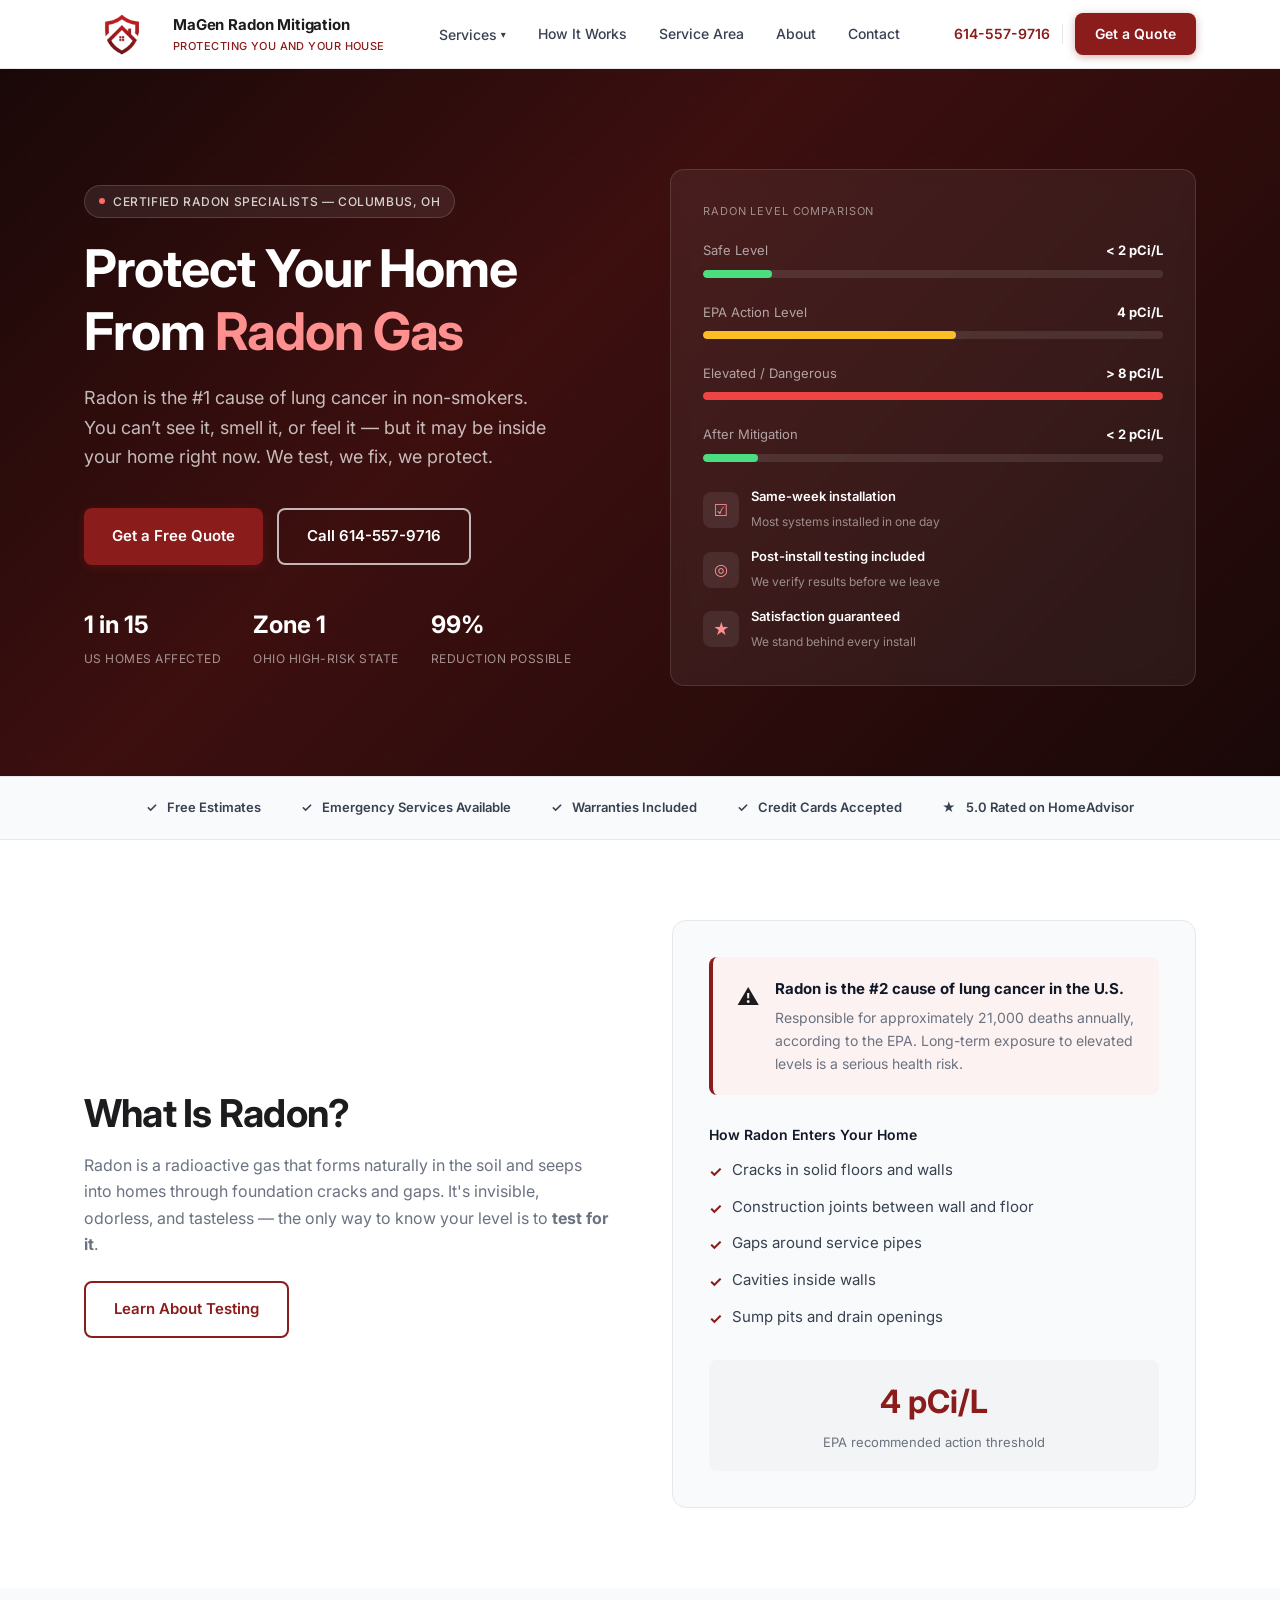
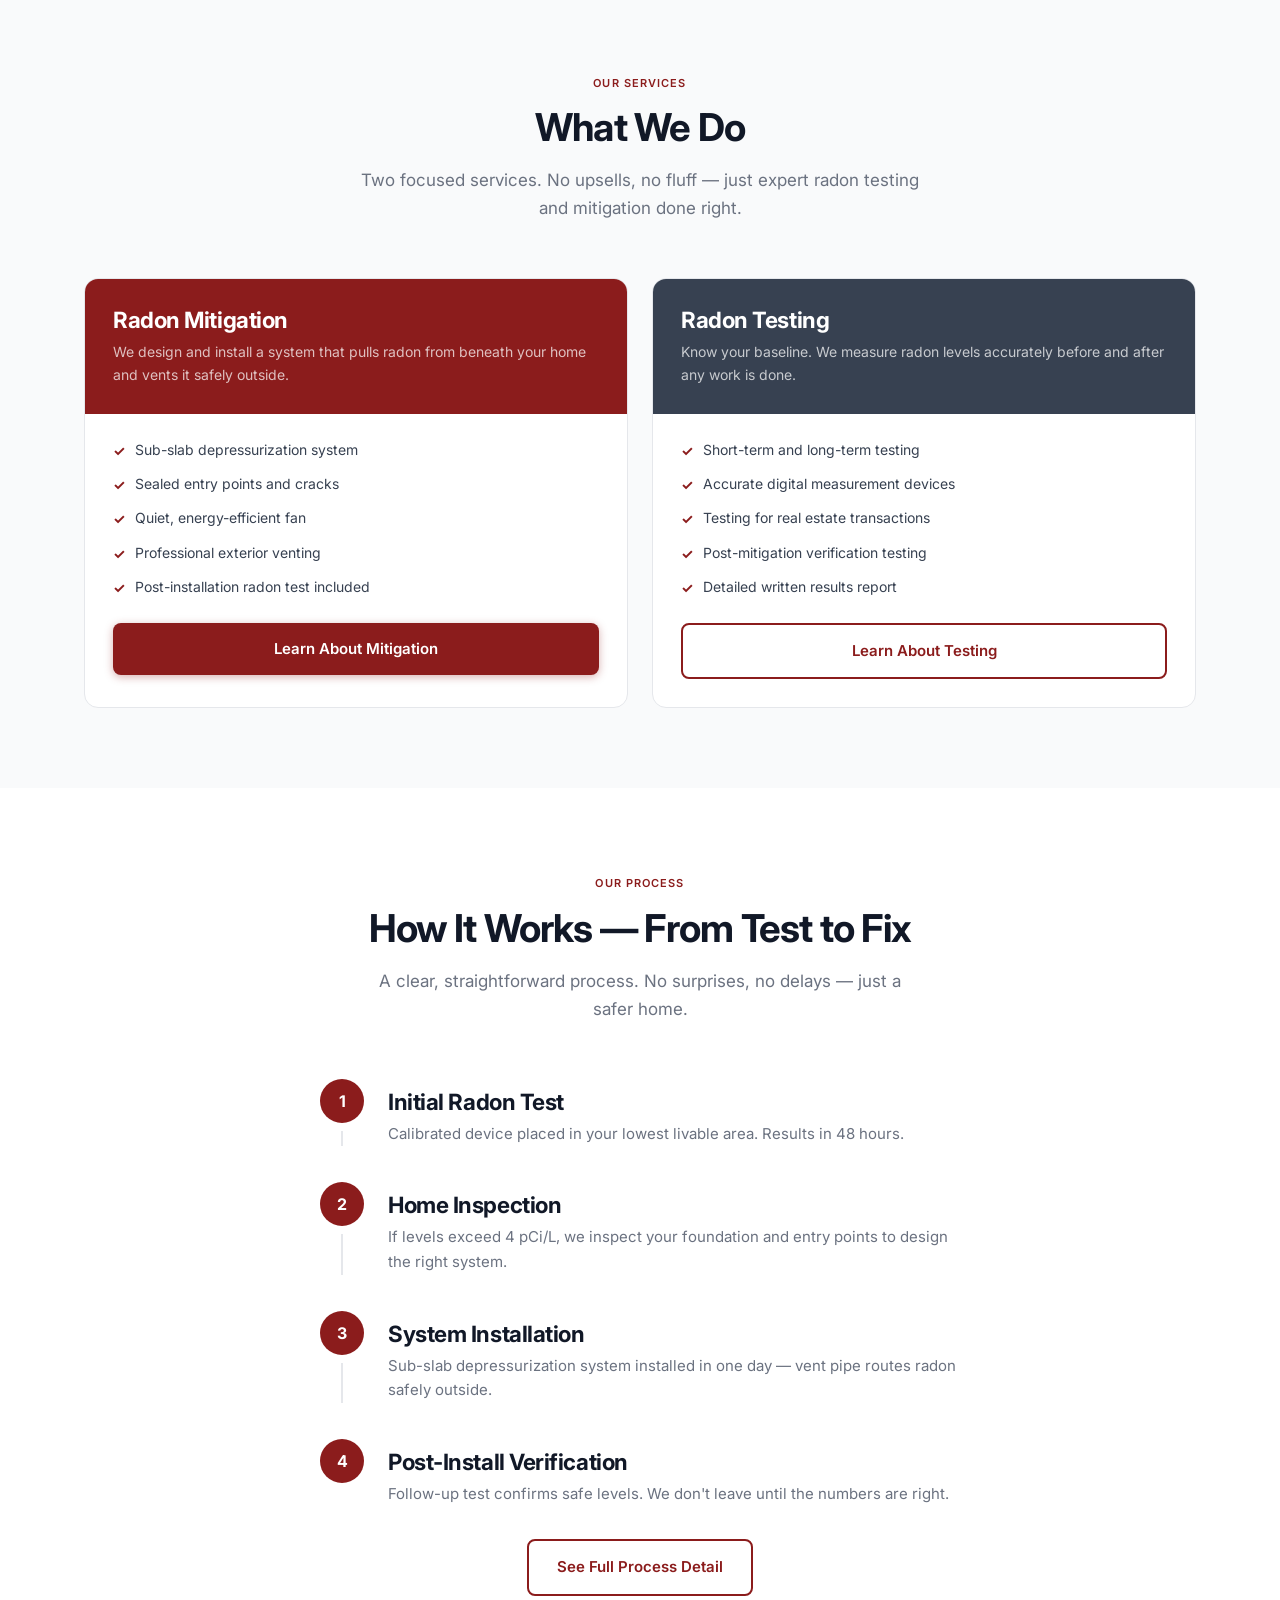
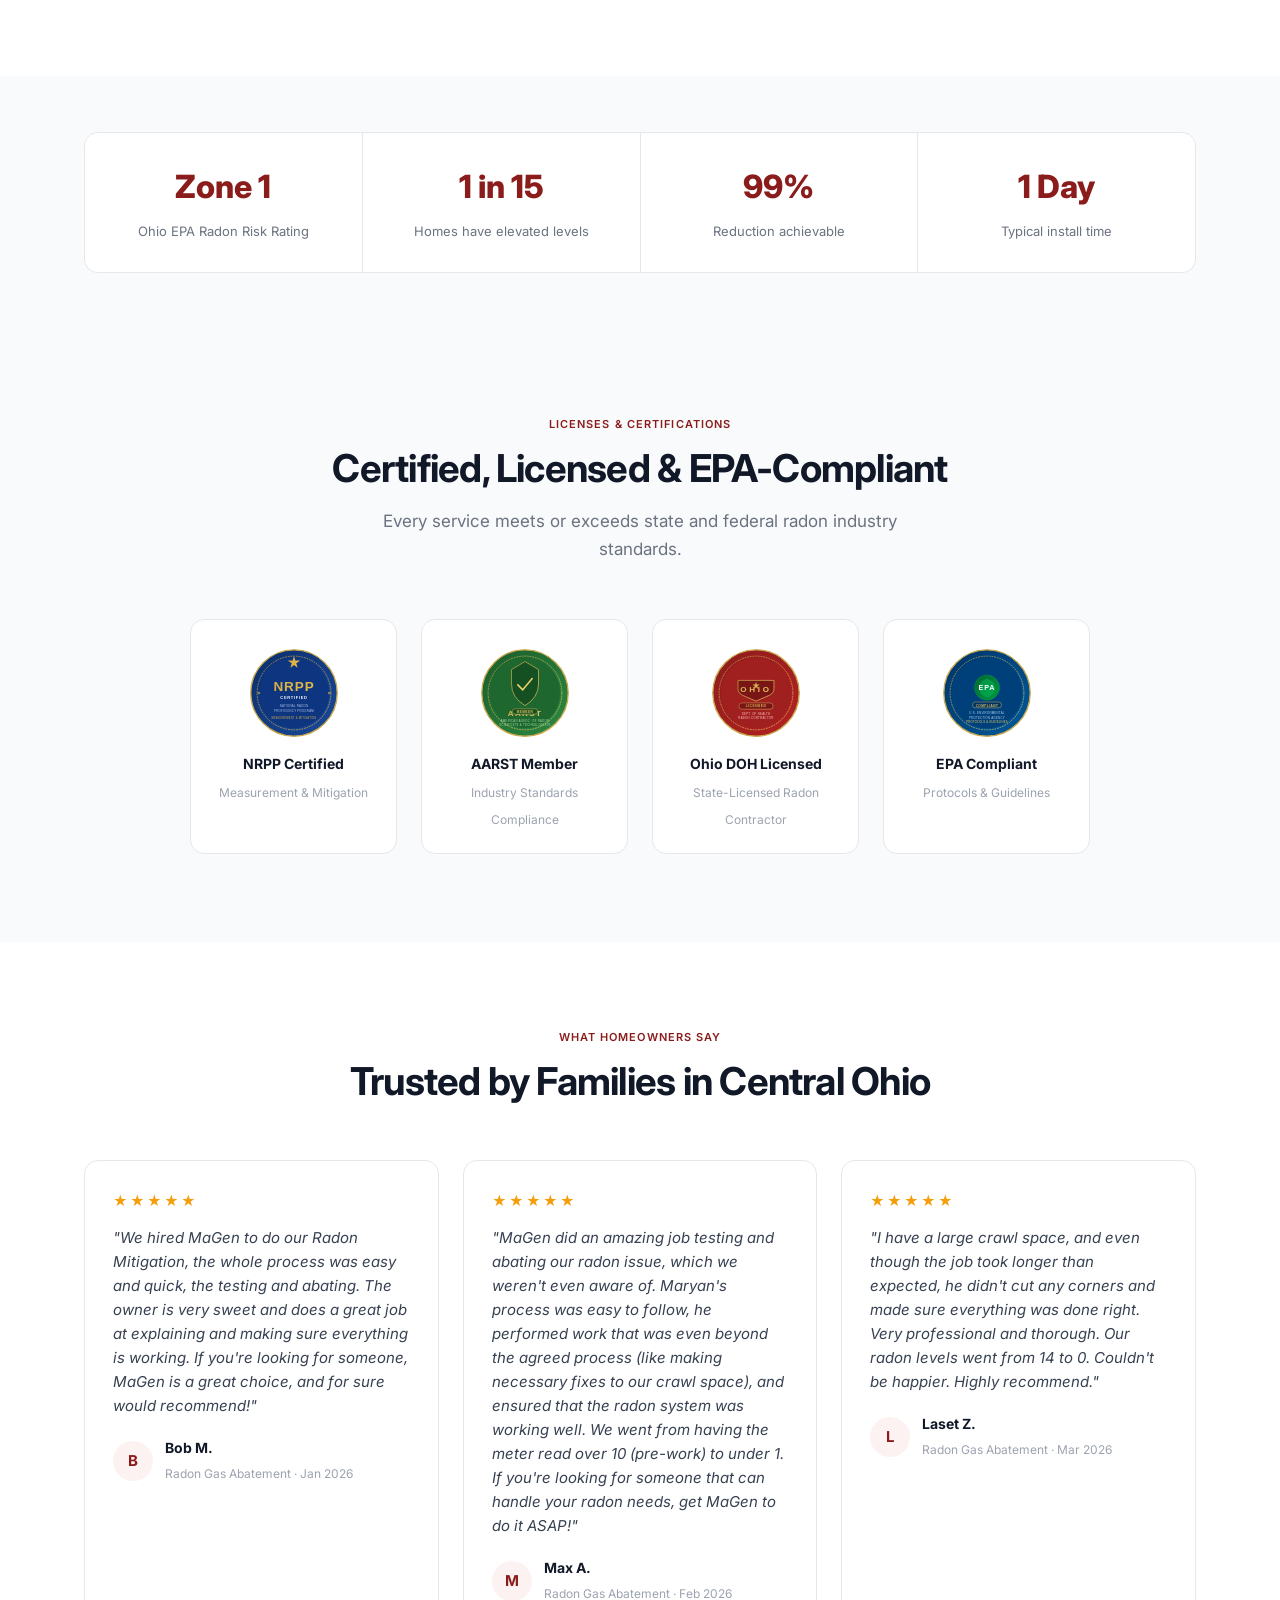
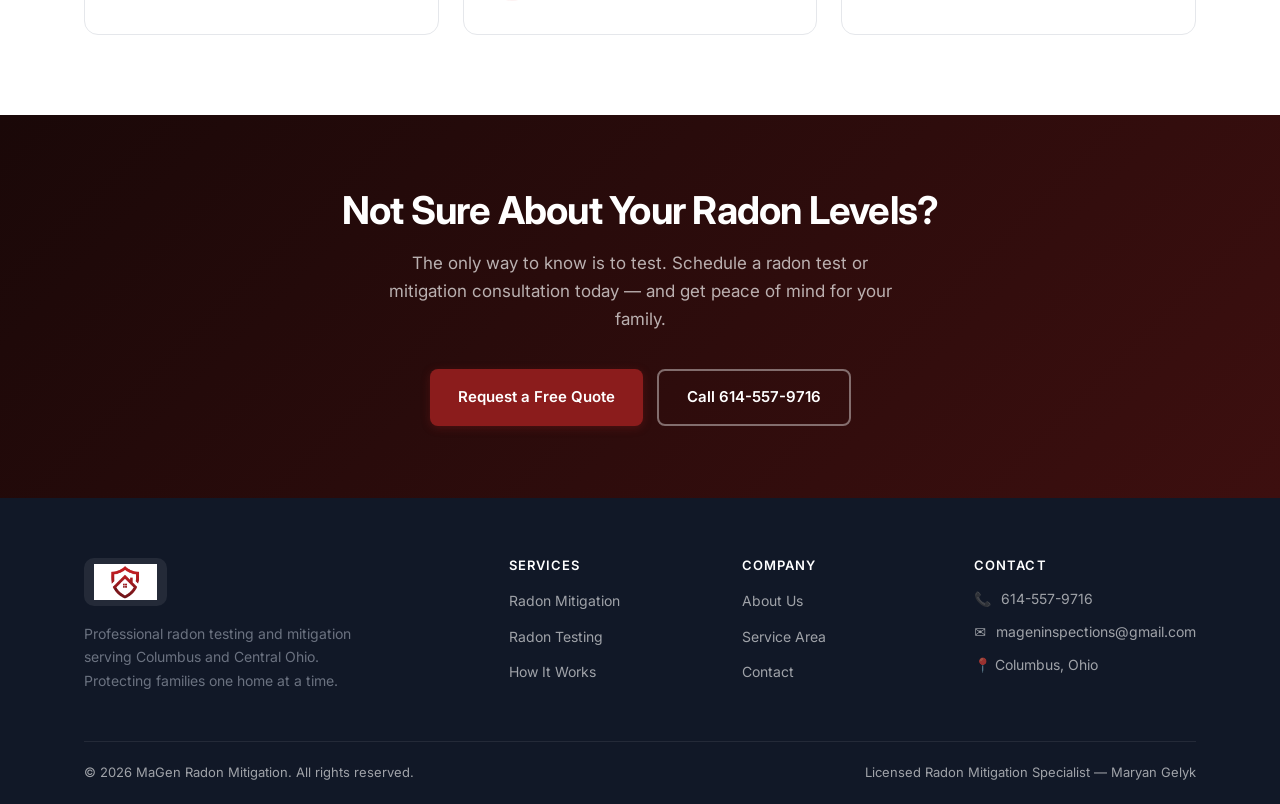
==== index.html @ 3cd20255 "Initial website launch" ====
<!DOCTYPE html>
<html lang="en">
<head>
  <meta charset="UTF-8" />
  <meta name="viewport" content="width=device-width, initial-scale=1.0" />
  <title>MaGen Radon Mitigation — Protect Your Home | Columbus, OH</title>
  <meta name="description" content="Professional radon testing and mitigation in Columbus, Ohio. Certified, experienced, and trusted. Get a free quote from MaGen Radon Mitigation today." />
  <link rel="preconnect" href="https://fonts.googleapis.com" />
  <link rel="preconnect" href="https://fonts.gstatic.com" crossorigin />
  <link href="https://fonts.googleapis.com/css2?family=Inter:wght@400;500;600;700;800&display=swap" rel="stylesheet" />
  <link rel="icon" type="image/svg+xml" href="images/favicon.svg" />
  <!-- Google tag (gtag.js) -->
  <script async src="https://www.googletagmanager.com/gtag/js?id=G-0HPYDXCKEK"></script>
  <script>
    window.dataLayer = window.dataLayer || [];
    function gtag(){dataLayer.push(arguments);}
    gtag("js", new Date());
    gtag("config", "G-0HPYDXCKEK");
  </script>
  <link rel="stylesheet" href="styles.css" />
</head>
<body>

<!-- ===== NAV ===== -->
<nav class="nav">
  <div class="container">
    <div class="nav-inner">
      <a href="index.html" class="nav-logo">
        <img src="images/logo.svg" alt="MaGen Radon Mitigation Logo" />
        <div class="nav-logo-text">
          <span class="nav-logo-name">MaGen Radon Mitigation</span>
          <span class="nav-logo-tagline">Protecting You and Your House</span>
        </div>
      </a>
      <div class="nav-links">
        <div class="nav-dropdown">
          <button class="nav-dropdown-btn">Services <span class="nav-dropdown-arrow">▾</span></button>
          <div class="nav-dropdown-menu">
            <a href="mitigation.html">Radon Mitigation</a>
            <a href="testing.html">Radon Testing</a>
          </div>
        </div>
        <a href="how-it-works.html">How It Works</a>
        <a href="service-area.html">Service Area</a>
        <a href="about.html">About</a>
        <a href="contact.html">Contact</a>
      </div>
      <div class="nav-cta">
        <a href="tel:6145579716" class="nav-phone">614-557-9716</a>
        <span class="nav-sep"></span>
        <a href="contact.html" class="btn btn-primary nav-btn">Get a Quote</a>
      </div>
      <button class="nav-toggle" aria-label="Open menu">
        <span></span><span></span><span></span>
      </button>
    </div>
    <nav class="nav-mobile">
      <div class="nav-mobile-group">Services</div>
      <a href="mitigation.html" class="nav-mobile-sub">Radon Mitigation</a>
      <a href="testing.html" class="nav-mobile-sub">Radon Testing</a>
      <a href="how-it-works.html">How It Works</a>
      <a href="service-area.html">Service Area</a>
      <a href="about.html">About</a>
      <a href="contact.html">Contact</a>
      <div class="nav-mobile-cta">
        <a href="tel:6145579716" class="btn btn-primary">Call 614-557-9716</a>
        <a href="contact.html" class="btn btn-outline-dark">Request a Quote</a>
      </div>
    </nav>
  </div>
</nav>

<!-- ===== HERO ===== -->
<section class="hero">
  <div class="container">
    <div class="hero-grid">
      <div class="hero-text">
        <div class="hero-badge"><span></span>Certified Radon Specialists — Columbus, OH</div>
        <h1>Protect Your Home From <em>Radon Gas</em></h1>
        <p>Radon is the #1 cause of lung cancer in non-smokers. You can't see it, smell it, or feel it — but it may be inside your home right now. We test, we fix, we protect.</p>
        <div class="hero-actions">
          <a href="contact.html" class="btn btn-primary">Get a Free Quote</a>
          <a href="tel:6145579716" class="btn btn-outline">Call 614-557-9716</a>
        </div>
        <div class="hero-stats">
          <div class="hero-stat"><strong>1 in 15</strong><span>US Homes Affected</span></div>
          <div class="hero-stat"><strong>Zone 1</strong><span>Ohio High-Risk State</span></div>
          <div class="hero-stat"><strong>99%</strong><span>Reduction Possible</span></div>
        </div>
      </div>
      <div class="hero-visual">
        <div class="hero-card">
          <div class="hero-card-title">Radon Level Comparison</div>
          <div class="radon-level">
            <div class="radon-level-label"><span>Safe Level</span><strong>&lt; 2 pCi/L</strong></div>
            <div class="radon-bar"><div class="radon-bar-fill safe"></div></div>
          </div>
          <div class="radon-level">
            <div class="radon-level-label"><span>EPA Action Level</span><strong>4 pCi/L</strong></div>
            <div class="radon-bar"><div class="radon-bar-fill warn"></div></div>
          </div>
          <div class="radon-level">
            <div class="radon-level-label"><span>Elevated / Dangerous</span><strong>&gt; 8 pCi/L</strong></div>
            <div class="radon-bar"><div class="radon-bar-fill danger"></div></div>
          </div>
          <div class="radon-level">
            <div class="radon-level-label"><span>After Mitigation</span><strong>&lt; 2 pCi/L</strong></div>
            <div class="radon-bar"><div class="radon-bar-fill after"></div></div>
          </div>
          <div class="hero-card-info" style="margin-top:20px;">
            <div class="hero-info-row">
              <div class="hero-info-icon">☑</div>
              <div class="hero-info-text"><strong>Same-week installation</strong><span>Most systems installed in one day</span></div>
            </div>
            <div class="hero-info-row">
              <div class="hero-info-icon">◎</div>
              <div class="hero-info-text"><strong>Post-install testing included</strong><span>We verify results before we leave</span></div>
            </div>
            <div class="hero-info-row">
              <div class="hero-info-icon">★</div>
              <div class="hero-info-text"><strong>Satisfaction guaranteed</strong><span>We stand behind every install</span></div>
            </div>
          </div>
        </div>
      </div>
    </div>
  </div>
</section>

<!-- ===== TRUST BAR ===== -->
<div class="trust-bar">
  <div class="container">
    <div class="trust-bar-inner">
      <div class="trust-item"><span class="trust-item-icon">✓</span><span>Free Estimates</span></div>
      <div class="trust-item"><span class="trust-item-icon">✓</span><span>Emergency Services Available</span></div>
      <div class="trust-item"><span class="trust-item-icon">✓</span><span>Warranties Included</span></div>
      <div class="trust-item"><span class="trust-item-icon">✓</span><span>Credit Cards Accepted</span></div>
      <div class="trust-item"><span class="trust-item-icon">★</span><span>5.0 Rated on HomeAdvisor</span></div>
    </div>
  </div>
</div>

<!-- ===== WHAT IS RADON ===== -->
<section class="section">
  <div class="container">
    <div class="split">
      <div class="split-text fade-in">
        <h2>What Is Radon?</h2>
        <p>Radon is a radioactive gas that forms naturally in the soil and seeps into homes through foundation cracks and gaps. It's invisible, odorless, and tasteless — the only way to know your level is to <strong>test for it</strong>.</p>
        <a href="testing.html" class="btn btn-outline-dark">Learn About Testing</a>
      </div>
      <div class="split-visual fade-in">
        <div class="alert-box">
          <div class="alert-box-icon">⚠</div>
          <div>
            <strong>Radon is the #2 cause of lung cancer in the U.S.</strong>
            <p>Responsible for approximately 21,000 deaths annually, according to the EPA. Long-term exposure to elevated levels is a serious health risk.</p>
          </div>
        </div>
        <div style="padding: 8px 0;">
          <p style="font-size:14px; font-weight:600; color:var(--gray-900); margin-bottom:12px;">How Radon Enters Your Home</p>
          <ul class="checklist">
            <li>Cracks in solid floors and walls</li>
            <li>Construction joints between wall and floor</li>
            <li>Gaps around service pipes</li>
            <li>Cavities inside walls</li>
            <li>Sump pits and drain openings</li>
          </ul>
        </div>
        <div style="background:var(--gray-100); border-radius:8px; padding:16px; text-align:center;">
          <strong style="font-size:2rem; color:var(--red); display:block;">4 pCi/L</strong>
          <span style="font-size:13px; color:var(--gray-500);">EPA recommended action threshold</span>
        </div>
      </div>
    </div>
  </div>
</section>

<!-- ===== SERVICES ===== -->
<section class="section bg-gray">
  <div class="container">
    <div class="section-header fade-in">
      <span class="section-label">Our Services</span>
      <h2>What We Do</h2>
      <p>Two focused services. No upsells, no fluff — just expert radon testing and mitigation done right.</p>
    </div>
    <div class="grid-2">
      <div class="service-card fade-in">
        <div class="service-card-header">
          <h3>Radon Mitigation</h3>
          <p>We design and install a system that pulls radon from beneath your home and vents it safely outside.</p>
        </div>
        <div class="service-card-body">
          <ul>
            <li>Sub-slab depressurization system</li>
            <li>Sealed entry points and cracks</li>
            <li>Quiet, energy-efficient fan</li>
            <li>Professional exterior venting</li>
            <li>Post-installation radon test included</li>
          </ul>
          <a href="mitigation.html" class="btn btn-primary" style="width:100%; justify-content:center;">Learn About Mitigation</a>
        </div>
      </div>
      <div class="service-card fade-in">
        <div class="service-card-header" style="background: var(--gray-700);">
          <h3>Radon Testing</h3>
          <p>Know your baseline. We measure radon levels accurately before and after any work is done.</p>
        </div>
        <div class="service-card-body">
          <ul>
            <li>Short-term and long-term testing</li>
            <li>Accurate digital measurement devices</li>
            <li>Testing for real estate transactions</li>
            <li>Post-mitigation verification testing</li>
            <li>Detailed written results report</li>
          </ul>
          <a href="testing.html" class="btn btn-outline-dark" style="width:100%; justify-content:center;">Learn About Testing</a>
        </div>
      </div>
    </div>
  </div>
</section>

<!-- ===== PROCESS OVERVIEW ===== -->
<section class="section">
  <div class="container">
    <div class="section-header fade-in">
      <span class="section-label">Our Process</span>
      <h2>How It Works — From Test to Fix</h2>
      <p>A clear, straightforward process. No surprises, no delays — just a safer home.</p>
    </div>
    <div style="max-width: 640px; margin: 0 auto;">
      <div class="steps">
        <div class="step fade-in">
          <div class="step-left"><div class="step-num">1</div><div class="step-line"></div></div>
          <div class="step-content">
            <h3>Initial Radon Test</h3>
            <p>Calibrated device placed in your lowest livable area. Results in 48 hours.</p>
          </div>
        </div>
        <div class="step fade-in">
          <div class="step-left"><div class="step-num">2</div><div class="step-line"></div></div>
          <div class="step-content">
            <h3>Home Inspection</h3>
            <p>If levels exceed 4 pCi/L, we inspect your foundation and entry points to design the right system.</p>
          </div>
        </div>
        <div class="step fade-in">
          <div class="step-left"><div class="step-num">3</div><div class="step-line"></div></div>
          <div class="step-content">
            <h3>System Installation</h3>
            <p>Sub-slab depressurization system installed in one day — vent pipe routes radon safely outside.</p>
          </div>
        </div>
        <div class="step fade-in">
          <div class="step-left"><div class="step-num">4</div><div class="step-line"></div></div>
          <div class="step-content">
            <h3>Post-Install Verification</h3>
            <p>Follow-up test confirms safe levels. We don't leave until the numbers are right.</p>
          </div>
        </div>
      </div>
    </div>
    <div class="text-center gap-top">
      <a href="how-it-works.html" class="btn btn-outline-dark">See Full Process Detail</a>
    </div>
  </div>
</section>

<!-- ===== STATS ===== -->
<section class="section-sm bg-gray">
  <div class="container fade-in">
    <div class="stat-grid">
      <div class="stat-item"><strong>Zone 1</strong><span>Ohio EPA Radon Risk Rating</span></div>
      <div class="stat-item"><strong>1 in 15</strong><span>Homes have elevated levels</span></div>
      <div class="stat-item"><strong>99%</strong><span>Reduction achievable</span></div>
      <div class="stat-item"><strong>1 Day</strong><span>Typical install time</span></div>
    </div>
  </div>
</section>

<!-- ===== CERTIFICATIONS ===== -->
<section class="section bg-gray">
  <div class="container">
    <div class="section-header fade-in">
      <span class="section-label">Licenses &amp; Certifications</span>
      <h2>Certified, Licensed &amp; EPA-Compliant</h2>
      <p>Every service meets or exceeds state and federal radon industry standards.</p>
    </div>
    <div class="cert-logos-grid fade-in">
      <div class="cert-logo-card">
        <img src="images/cert-nrpp.svg" alt="NRPP Certified" class="cert-logo-img" />
        <div class="cert-logo-label">
          <strong>NRPP Certified</strong>
          <span>Measurement &amp; Mitigation</span>
        </div>
      </div>
      <div class="cert-logo-card">
        <img src="images/cert-aarst.svg" alt="AARST Member" class="cert-logo-img" />
        <div class="cert-logo-label">
          <strong>AARST Member</strong>
          <span>Industry Standards Compliance</span>
        </div>
      </div>
      <div class="cert-logo-card">
        <img src="images/cert-ohio.svg" alt="Ohio Licensed Contractor" class="cert-logo-img" />
        <div class="cert-logo-label">
          <strong>Ohio DOH Licensed</strong>
          <span>State-Licensed Radon Contractor</span>
        </div>
      </div>
      <div class="cert-logo-card">
        <img src="images/cert-epa.svg" alt="EPA Compliant" class="cert-logo-img" />
        <div class="cert-logo-label">
          <strong>EPA Compliant</strong>
          <span>Protocols &amp; Guidelines</span>
        </div>
      </div>
    </div>
  </div>
</section>

<!-- ===== TESTIMONIALS ===== -->
<section class="section">
  <div class="container">
    <div class="section-header fade-in">
      <span class="section-label">What Homeowners Say</span>
      <h2>Trusted by Families in Central Ohio</h2>
    </div>
    <div class="grid-3">
      <div class="testimonial fade-in">
        <div class="testimonial-stars">★★★★★</div>
        <p class="testimonial-text">"We hired MaGen to do our Radon Mitigation, the whole process was easy and quick, the testing and abating. The owner is very sweet and does a great job at explaining and making sure everything is working. If you're looking for someone, MaGen is a great choice, and for sure would recommend!"</p>
        <div class="testimonial-author">
          <div class="testimonial-avatar">B</div>
          <div class="testimonial-name"><strong>Bob M.</strong><span>Radon Gas Abatement · Jan 2026</span></div>
        </div>
      </div>
      <div class="testimonial fade-in">
        <div class="testimonial-stars">★★★★★</div>
        <p class="testimonial-text">"MaGen did an amazing job testing and abating our radon issue, which we weren't even aware of. Maryan's process was easy to follow, he performed work that was even beyond the agreed process (like making necessary fixes to our crawl space), and ensured that the radon system was working well. We went from having the meter read over 10 (pre-work) to under 1. If you're looking for someone that can handle your radon needs, get MaGen to do it ASAP!"</p>
        <div class="testimonial-author">
          <div class="testimonial-avatar">M</div>
          <div class="testimonial-name"><strong>Max A.</strong><span>Radon Gas Abatement · Feb 2026</span></div>
        </div>
      </div>
      <div class="testimonial fade-in">
        <div class="testimonial-stars">★★★★★</div>
        <p class="testimonial-text">"I have a large crawl space, and even though the job took longer than expected, he didn't cut any corners and made sure everything was done right. Very professional and thorough. Our radon levels went from 14 to 0. Couldn't be happier. Highly recommend."</p>
        <div class="testimonial-author">
          <div class="testimonial-avatar">L</div>
          <div class="testimonial-name"><strong>Laset Z.</strong><span>Radon Gas Abatement · Mar 2026</span></div>
        </div>
      </div>
    </div>
  </div>
</section>

<!-- ===== CTA BANNER ===== -->
<section class="cta-banner">
  <div class="container fade-in">
    <h2>Not Sure About Your Radon Levels?</h2>
    <p>The only way to know is to test. Schedule a radon test or mitigation consultation today — and get peace of mind for your family.</p>
    <div class="cta-banner-actions">
      <a href="contact.html" class="btn btn-primary">Request a Free Quote</a>
      <a href="tel:6145579716" class="btn btn-outline">Call 614-557-9716</a>
    </div>
  </div>
</section>

<!-- ===== FOOTER ===== -->
<footer class="footer">
  <div class="container">
    <div class="footer-grid">
      <div class="footer-brand">
        <img src="images/logo.svg" alt="MaGen Radon Mitigation" />
        <p>Professional radon testing and mitigation serving Columbus and Central Ohio. Protecting families one home at a time.</p>
      </div>
      <div class="footer-col">
        <h4>Services</h4>
        <ul>
          <li><a href="mitigation.html">Radon Mitigation</a></li>
          <li><a href="testing.html">Radon Testing</a></li>
          <li><a href="how-it-works.html">How It Works</a></li>
        </ul>
      </div>
      <div class="footer-col">
        <h4>Company</h4>
        <ul>
          <li><a href="about.html">About Us</a></li>
          <li><a href="service-area.html">Service Area</a></li>
          <li><a href="contact.html">Contact</a></li>
        </ul>
      </div>
      <div class="footer-col">
        <h4>Contact</h4>
        <div class="footer-contact-item">📞 <a href="tel:6145579716">614-557-9716</a></div>
        <div class="footer-contact-item">✉ <a href="mailto:mageninspections@gmail.com">mageninspections@gmail.com</a></div>
        <div class="footer-contact-item">📍 Columbus, Ohio</div>
      </div>
    </div>
    <div class="footer-bottom">
      <span>&copy; 2026 MaGen Radon Mitigation. All rights reserved.</span>
      <span>Licensed Radon Mitigation Specialist — Maryan Gelyk</span>
    </div>
  </div>
</footer>

<script src="main.js"></script>
  <script src="content.js"></script>
</body>
</html>
---- styles.css ----
/* =============================================
   MAGEN RADON SOLUTIONS — GLOBAL STYLES
   ============================================= */

:root {
  --red:        #8B1C1C;
  --red-dark:   #6B1515;
  --red-light:  #B22222;
  --red-muted:  #FDF2F2;
  --white:      #FFFFFF;
  --gray-50:    #F9FAFB;
  --gray-100:   #F3F4F6;
  --gray-200:   #E5E7EB;
  --gray-300:   #D1D5DB;
  --gray-400:   #9CA3AF;
  --gray-500:   #6B7280;
  --gray-700:   #374151;
  --gray-900:   #111827;
  --text:       #1C1C1E;
  --text-muted: #6B7280;
  --border:     #E5E7EB;
  --shadow-sm:  0 1px 3px rgba(0,0,0,.08), 0 1px 2px rgba(0,0,0,.04);
  --shadow-md:  0 4px 12px rgba(0,0,0,.08), 0 2px 4px rgba(0,0,0,.04);
  --shadow-lg:  0 10px 30px rgba(0,0,0,.10), 0 4px 8px rgba(0,0,0,.05);
  --radius:     8px;
  --radius-lg:  14px;
  --max-w:      1160px;
  --font:       'Inter', system-ui, -apple-system, sans-serif;
}

/* ---- Reset ---- */
*, *::before, *::after { box-sizing: border-box; margin: 0; padding: 0; }
html { scroll-behavior: smooth; -webkit-text-size-adjust: 100%; }
body {
  font-family: var(--font);
  color: var(--text);
  background: var(--white);
  line-height: 1.65;
  font-size: 16px;
  -webkit-font-smoothing: antialiased;
}
img, svg { display: block; max-width: 100%; }
a { color: inherit; text-decoration: none; }
ul { list-style: none; }
button { cursor: pointer; font-family: inherit; border: none; background: none; }

/* ---- Typography ---- */
h1, h2, h3, h4 { line-height: 1.2; font-weight: 700; letter-spacing: -0.02em; }
h1 { font-size: clamp(2rem, 5vw, 3.25rem); }
h2 { font-size: clamp(1.6rem, 3.5vw, 2.4rem); }
h3 { font-size: clamp(1.15rem, 2vw, 1.4rem); }
p  { color: var(--text-muted); }

/* ---- Layout ---- */
.container { max-width: var(--max-w); margin: 0 auto; padding: 0 24px; }
.section    { padding: 80px 0; }
.section-sm { padding: 56px 0; }

/* ---- Buttons ---- */
.btn {
  display: inline-flex; align-items: center; gap: 8px;
  padding: 14px 28px; border-radius: var(--radius);
  font-size: 15px; font-weight: 600; transition: all .18s ease;
  white-space: nowrap;
}
.btn-primary {
  background: var(--red); color: var(--white);
  box-shadow: 0 2px 8px rgba(139,28,28,.35);
}
.btn-primary:hover { background: var(--red-dark); transform: translateY(-1px); box-shadow: 0 4px 14px rgba(139,28,28,.40); }
.btn-outline {
  background: transparent; color: var(--white);
  border: 2px solid rgba(255,255,255,.7);
}
.btn-outline:hover { background: rgba(255,255,255,.12); border-color: var(--white); }
.btn-outline-dark {
  background: transparent; color: var(--red);
  border: 2px solid var(--red);
}
.btn-outline-dark:hover { background: var(--red-muted); }

/* ---- Navigation ---- */
.nav {
  position: sticky; top: 0; z-index: 100;
  background: rgba(255,255,255,.97);
  backdrop-filter: blur(12px);
  border-bottom: 1px solid var(--border);
}
.nav-inner {
  display: flex; align-items: center; justify-content: space-between;
  height: 68px;
}
.nav-logo { display: flex; align-items: center; gap: 12px; }
.nav-logo img { height: 44px; width: auto; }
.nav-logo-text { display: flex; flex-direction: column; }
.nav-logo-name { font-size: 15px; font-weight: 700; color: var(--text); letter-spacing: -0.01em; }
.nav-logo-tagline { font-size: 11px; color: var(--red); font-weight: 500; letter-spacing: 0.04em; text-transform: uppercase; }
.nav-links { display: flex; align-items: center; gap: 4px; }
.nav-links a {
  padding: 8px 14px; border-radius: 6px;
  font-size: 14px; font-weight: 500; color: var(--gray-700);
  transition: all .15s;
}
.nav-links a:hover, .nav-links a.active { background: var(--gray-100); color: var(--text); }
.nav-cta { display: flex; align-items: center; gap: 12px; }
.nav-phone { font-size: 14px; font-weight: 600; color: var(--red); }
.nav-phone:hover { color: var(--red-dark); }
.nav-sep { width: 1px; height: 20px; background: var(--gray-200); display: block; }
.nav-btn { padding: 9px 20px; font-size: 14px; }
/* ---- Dropdown ---- */
.nav-dropdown { position: relative; }
.nav-dropdown-btn {
  display: flex; align-items: center; gap: 4px;
  padding: 8px 14px; border-radius: 6px;
  font-size: 14px; font-weight: 500; color: var(--gray-700);
  background: none; cursor: pointer; transition: all .15s;
}
.nav-dropdown-btn:hover { background: var(--gray-100); color: var(--text); }
.nav-dropdown-arrow { font-size: 10px; transition: transform .2s; }
.nav-dropdown.open .nav-dropdown-arrow { transform: rotate(180deg); }
.nav-dropdown-menu {
  display: none; position: absolute; top: calc(100% + 6px); left: 0;
  background: var(--white); border: 1px solid var(--border);
  border-radius: var(--radius); box-shadow: var(--shadow-lg);
  min-width: 200px; overflow: hidden; z-index: 200;
}
.nav-dropdown.open .nav-dropdown-menu { display: block; }
.nav-dropdown-menu a {
  display: block; padding: 11px 16px;
  font-size: 14px; color: var(--gray-700); transition: all .12s;
  border-bottom: 1px solid var(--gray-100);
}
.nav-dropdown-menu a:last-child { border-bottom: none; }
.nav-dropdown-menu a:hover { background: var(--gray-50); color: var(--red); }

/* ---- Mobile nav group label ---- */
.nav-mobile-group {
  padding: 10px 24px 6px;
  font-size: 11px; font-weight: 700; color: var(--gray-400);
  text-transform: uppercase; letter-spacing: .08em;
}
.nav-mobile-sub {
  padding-left: 36px !important;
  font-size: 14px !important;
}

.nav-toggle { display: none; flex-direction: column; gap: 5px; padding: 6px; }
.nav-toggle span { width: 22px; height: 2px; background: var(--text); border-radius: 2px; transition: all .2s; }
.nav-mobile { display: none; }

@media (max-width: 900px) {
  .nav-links, .nav-cta { display: none; }
  .nav-toggle { display: flex; }
  .nav-mobile {
    display: none; flex-direction: column;
    border-top: 1px solid var(--border); padding: 16px 0;
  }
  .nav-mobile.open { display: flex; }
  .nav-mobile a {
    padding: 12px 24px; font-size: 15px; font-weight: 500;
    color: var(--gray-700); border-bottom: 1px solid var(--gray-100);
  }
  .nav-mobile a:hover { color: var(--red); background: var(--gray-50); }
  .nav-mobile .nav-mobile-cta {
    padding: 16px 24px; display: flex; flex-direction: column; gap: 10px; margin-top: 4px;
  }
}

/* ---- Hero ---- */
.hero {
  background: linear-gradient(135deg, #1a0808 0%, #3d0f0f 40%, #1a0808 100%);
  position: relative; overflow: hidden;
  padding: 100px 0 90px;
}
.hero::before {
  content: ''; position: absolute; inset: 0;
  background: url("data:image/svg+xml,%3Csvg width='60' height='60' viewBox='0 0 60 60' xmlns='http://www.w3.org/2000/svg'%3E%3Cg fill='none' fill-rule='evenodd'%3E%3Cg fill='%23ffffff' fill-opacity='0.02'%3E%3Ccircle cx='30' cy='30' r='1'/%3E%3C/g%3E%3C/g%3E%3C/svg%3E");
}
.hero-grid {
  display: grid; grid-template-columns: 1fr 1fr;
  gap: 60px; align-items: center; position: relative;
}
.hero-badge {
  display: inline-flex; align-items: center; gap: 8px;
  background: rgba(255,255,255,.08); border: 1px solid rgba(255,255,255,.15);
  color: rgba(255,255,255,.8); padding: 6px 14px; border-radius: 100px;
  font-size: 12px; font-weight: 500; letter-spacing: .05em; text-transform: uppercase;
  margin-bottom: 20px;
}
.hero-badge span { width: 6px; height: 6px; background: #FF6B6B; border-radius: 50%; }
.hero h1 { color: var(--white); margin-bottom: 20px; }
.hero h1 em { color: #FF9090; font-style: normal; }
.hero p { color: rgba(255,255,255,.72); font-size: 18px; margin-bottom: 36px; max-width: 480px; }
.hero-actions { display: flex; gap: 14px; flex-wrap: wrap; margin-bottom: 40px; }
.hero-stats { display: flex; gap: 32px; }
.hero-stat strong { display: block; font-size: 24px; font-weight: 700; color: var(--white); }
.hero-stat span { font-size: 12px; color: rgba(255,255,255,.55); text-transform: uppercase; letter-spacing: .04em; }
.hero-visual { position: relative; }
.hero-card {
  background: rgba(255,255,255,.06); border: 1px solid rgba(255,255,255,.12);
  border-radius: var(--radius-lg); padding: 32px;
  backdrop-filter: blur(8px);
}
.hero-card-title { color: rgba(255,255,255,.5); font-size: 11px; text-transform: uppercase; letter-spacing: .08em; margin-bottom: 20px; }
.radon-level { margin-bottom: 24px; }
.radon-level-label { display: flex; justify-content: space-between; margin-bottom: 8px; }
.radon-level-label span { font-size: 13px; color: rgba(255,255,255,.6); }
.radon-level-label strong { font-size: 13px; color: var(--white); }
.radon-bar { height: 8px; background: rgba(255,255,255,.1); border-radius: 4px; overflow: hidden; }
.radon-bar-fill { height: 100%; border-radius: 4px; }
.radon-bar-fill.safe  { background: #4ADE80; width: 15%; }
.radon-bar-fill.warn  { background: #FBBF24; width: 55%; }
.radon-bar-fill.danger{ background: #EF4444; width: 100%; }
.radon-bar-fill.after { background: #4ADE80; width: 12%; }
.hero-card-info { display: flex; flex-direction: column; gap: 12px; }
.hero-info-row { display: flex; align-items: center; gap: 12px; }
.hero-info-icon { width: 36px; height: 36px; background: rgba(255,255,255,.08); border-radius: 8px; display: grid; place-items: center; color: #FF9090; font-size: 16px; flex-shrink: 0; }
.hero-info-text strong { display: block; font-size: 13px; color: var(--white); font-weight: 600; }
.hero-info-text span  { font-size: 12px; color: rgba(255,255,255,.5); }

@media (max-width: 860px) {
  .hero-grid { grid-template-columns: 1fr; }
  .hero-visual { display: none; }
  .hero { padding: 70px 0 60px; }
}

/* ---- Section Headers ---- */
.section-header { text-align: center; margin-bottom: 56px; }
.section-label {
  display: inline-block; font-size: 11px; font-weight: 600;
  color: var(--red); text-transform: uppercase; letter-spacing: .1em;
  margin-bottom: 12px;
}
.section-header h2 { margin-bottom: 16px; color: var(--gray-900); }
.section-header p { max-width: 560px; margin: 0 auto; font-size: 17px; }

/* ---- Cards ---- */
.card {
  background: var(--white); border: 1px solid var(--border);
  border-radius: var(--radius-lg); padding: 28px 28px 32px;
  transition: box-shadow .2s, transform .2s;
}
.card:hover { box-shadow: var(--shadow-lg); transform: translateY(-2px); }
.card-icon {
  width: 48px; height: 48px; border-radius: 12px;
  background: var(--red-muted); color: var(--red);
  display: grid; place-items: center; font-size: 22px; margin-bottom: 18px;
}
.card h3 { color: var(--gray-900); margin-bottom: 10px; }
.card p  { font-size: 15px; }

.grid-2 { display: grid; grid-template-columns: repeat(2, 1fr); gap: 24px; }
.grid-3 { display: grid; grid-template-columns: repeat(3, 1fr); gap: 24px; }
.grid-4 { display: grid; grid-template-columns: repeat(4, 1fr); gap: 20px; }

@media (max-width: 900px) { .grid-3 { grid-template-columns: repeat(2, 1fr); } }
@media (max-width: 700px) { .grid-2, .grid-3, .grid-4 { grid-template-columns: 1fr; } }
@media (max-width: 600px) { .grid-4 { grid-template-columns: repeat(2, 1fr); } }

/* ---- Alert Box ---- */
.alert-box {
  background: var(--red-muted); border-left: 4px solid var(--red);
  border-radius: var(--radius); padding: 20px 24px;
  display: flex; gap: 16px; align-items: flex-start;
}
.alert-box-icon { font-size: 22px; flex-shrink: 0; margin-top: 2px; }
.alert-box strong { color: var(--gray-900); font-size: 15px; display: block; margin-bottom: 4px; }
.alert-box p { font-size: 14px; margin: 0; }

/* ---- Process Steps ---- */
.steps { display: flex; flex-direction: column; gap: 0; }
.step { display: flex; gap: 24px; position: relative; padding-bottom: 36px; }
.step:last-child { padding-bottom: 0; }
.step-left { display: flex; flex-direction: column; align-items: center; }
.step-num {
  width: 44px; height: 44px; border-radius: 50%;
  background: var(--red); color: var(--white);
  font-weight: 700; font-size: 16px; display: grid; place-items: center;
  flex-shrink: 0; z-index: 1;
}
.step-line { width: 2px; flex: 1; background: var(--gray-200); margin-top: 8px; }
.step:last-child .step-line { display: none; }
.step-content { padding-top: 10px; }
.step-content h3 { color: var(--gray-900); margin-bottom: 6px; }
.step-content p { font-size: 15px; }

/* ---- Trust Bar ---- */
.trust-bar { background: var(--gray-50); border-top: 1px solid var(--border); border-bottom: 1px solid var(--border); padding: 20px 0; }
.trust-bar-inner { display: flex; align-items: center; justify-content: center; gap: 40px; flex-wrap: wrap; }
.trust-item { display: flex; align-items: center; gap: 10px; }
.trust-item-icon { font-size: 20px; color: var(--red); }
.trust-item span { font-size: 13px; font-weight: 600; color: var(--gray-700); }

/* ---- CTA Banner ---- */
.cta-banner {
  background: linear-gradient(135deg, #1a0808 0%, #3d0f0f 100%);
  padding: 72px 0; text-align: center;
}
.cta-banner h2 { color: var(--white); margin-bottom: 16px; }
.cta-banner p  { color: rgba(255,255,255,.68); font-size: 17px; max-width: 520px; margin: 0 auto 36px; }
.cta-banner-actions { display: flex; justify-content: center; gap: 14px; flex-wrap: wrap; }
.cta-banner .btn-outline { border-color: rgba(255,255,255,.4); }

/* ---- Testimonials ---- */
.testimonial {
  background: var(--white); border: 1px solid var(--border);
  border-radius: var(--radius-lg); padding: 28px;
}
.testimonial-stars { color: #F59E0B; font-size: 14px; letter-spacing: 2px; margin-bottom: 14px; }
.testimonial-text { font-size: 15px; color: var(--gray-700); font-style: italic; margin-bottom: 18px; line-height: 1.6; }
.testimonial-author { display: flex; align-items: center; gap: 12px; }
.testimonial-avatar {
  width: 40px; height: 40px; border-radius: 50%;
  background: var(--red-muted); color: var(--red);
  font-weight: 700; font-size: 15px; display: grid; place-items: center;
}
.testimonial-name strong { display: block; font-size: 14px; color: var(--gray-900); }
.testimonial-name span  { font-size: 12px; color: var(--gray-400); }

/* ---- Service Cards ---- */
.service-card {
  background: var(--white); border: 1px solid var(--border);
  border-radius: var(--radius-lg); overflow: hidden;
  transition: box-shadow .2s, transform .2s;
}
.service-card:hover { box-shadow: var(--shadow-lg); transform: translateY(-2px); }
.service-card-header { background: var(--red); padding: 28px; }
.service-card-header h3 { color: var(--white); margin-bottom: 6px; }
.service-card-header p  { color: rgba(255,255,255,.72); font-size: 14px; margin: 0; }
.service-card-body { padding: 24px 28px 28px; }
.service-card-body ul { display: flex; flex-direction: column; gap: 10px; margin-bottom: 24px; }
.service-card-body ul li { display: flex; gap: 10px; align-items: flex-start; font-size: 14px; color: var(--gray-700); }
.service-card-body ul li::before { content: '✓'; color: var(--red); font-weight: 700; flex-shrink: 0; margin-top: 1px; }

/* ---- Info Split ---- */
.split { display: grid; grid-template-columns: 1fr 1fr; gap: 64px; align-items: center; }
.split-reverse { direction: rtl; }
.split-reverse > * { direction: ltr; }
@media (max-width: 860px) { .split { grid-template-columns: 1fr; gap: 36px; } .split-reverse { direction: ltr; } }
.split-label { font-size: 11px; font-weight: 600; color: var(--red); text-transform: uppercase; letter-spacing: .1em; margin-bottom: 12px; }
.split-text h2 { margin-bottom: 16px; }
.split-text p  { margin-bottom: 16px; font-size: 16px; }
.split-text p:last-of-type { margin-bottom: 24px; }
.split-visual {
  background: var(--gray-50); border: 1px solid var(--border);
  border-radius: var(--radius-lg); padding: 36px;
  display: flex; flex-direction: column; gap: 20px;
}

/* ---- Checklist ---- */
.checklist { display: flex; flex-direction: column; gap: 10px; }
.checklist li { display: flex; gap: 10px; align-items: flex-start; font-size: 15px; color: var(--gray-700); }
.checklist li::before { content: '✓'; color: var(--red); font-weight: 700; flex-shrink: 0; margin-top: 2px; }

/* ---- Stat Grid ---- */
.stat-grid { display: grid; grid-template-columns: repeat(4, 1fr); gap: 1px; background: var(--border); border: 1px solid var(--border); border-radius: var(--radius-lg); overflow: hidden; }
.stat-item { background: var(--white); padding: 28px 20px; text-align: center; }
.stat-item strong { display: block; font-size: 2rem; font-weight: 800; color: var(--red); margin-bottom: 4px; }
.stat-item span { font-size: 13px; color: var(--gray-500); }
@media (max-width: 700px) { .stat-grid { grid-template-columns: repeat(2, 1fr); } }

/* ---- FAQ ---- */
.faq-item { border-bottom: 1px solid var(--border); }
.faq-question {
  width: 100%; text-align: left; padding: 20px 0;
  display: flex; justify-content: space-between; align-items: center; gap: 16px;
  font-size: 16px; font-weight: 600; color: var(--gray-900);
  cursor: pointer; transition: color .15s;
}
.faq-question:hover { color: var(--red); }
.faq-icon { font-size: 20px; color: var(--red); transition: transform .2s; flex-shrink: 0; }
.faq-item.open .faq-icon { transform: rotate(45deg); }
.faq-answer { display: none; padding-bottom: 20px; font-size: 15px; color: var(--gray-500); line-height: 1.7; }
.faq-item.open .faq-answer { display: block; }

/* ---- Page Hero (inner pages) ---- */
.page-hero {
  background: linear-gradient(135deg, #1a0808 0%, #3d0f0f 100%);
  padding: 64px 0 60px; text-align: center;
}
.page-hero h1 { color: var(--white); margin-bottom: 14px; }
.page-hero p   { color: rgba(255,255,255,.68); font-size: 17px; max-width: 580px; margin: 0 auto; }

/* ---- Breadcrumb ---- */
.breadcrumb { display: flex; align-items: center; gap: 8px; margin-bottom: 16px; justify-content: center; }
.breadcrumb a, .breadcrumb span { font-size: 13px; color: rgba(255,255,255,.5); }
.breadcrumb a:hover { color: rgba(255,255,255,.8); }
.breadcrumb-sep { color: rgba(255,255,255,.3); }

/* ---- Footer ---- */
.footer {
  background: var(--gray-900); color: rgba(255,255,255,.6);
  padding: 60px 0 0;
}
.footer-grid { display: grid; grid-template-columns: 2fr 1fr 1fr 1fr; gap: 40px; margin-bottom: 48px; }
.footer-brand img { height: 48px; width: auto; margin-bottom: 16px; background: rgba(255,255,255,0.08); border-radius: 10px; padding: 6px 10px; }
.footer-brand p { font-size: 14px; line-height: 1.7; max-width: 280px; }
.footer-col h4 { font-size: 13px; font-weight: 600; color: var(--white); text-transform: uppercase; letter-spacing: .08em; margin-bottom: 14px; }
.footer-col ul { display: flex; flex-direction: column; gap: 9px; }
.footer-col ul li a { font-size: 14px; transition: color .15s; }
.footer-col ul li a:hover { color: var(--white); }
.footer-contact-item { display: flex; gap: 10px; align-items: flex-start; margin-bottom: 10px; font-size: 14px; }
.footer-contact-item a:hover { color: var(--white); }
.footer-bottom {
  border-top: 1px solid rgba(255,255,255,.08);
  padding: 20px 0; display: flex; justify-content: space-between; align-items: center;
  font-size: 13px; flex-wrap: wrap; gap: 8px;
}
.footer-bottom a:hover { color: var(--white); }
@media (max-width: 860px) { .footer-grid { grid-template-columns: 1fr 1fr; } }
@media (max-width: 500px) { .footer-grid { grid-template-columns: 1fr; } }

/* ---- Utilities ---- */
.text-center { text-align: center; }
.text-red    { color: var(--red); }
.bg-gray     { background: var(--gray-50); }
.bg-white    { background: var(--white); }
.mb-0 { margin-bottom: 0 !important; }
.mt-8 { margin-top: 8px; }
.gap-top { margin-top: 32px; }

/* ---- Diagram ---- */
.diagram {
  background: var(--gray-50); border: 1px solid var(--border);
  border-radius: var(--radius-lg); padding: 36px; text-align: center;
}
.diagram-house {
  display: inline-block; position: relative;
  width: 260px; height: 260px;
}
.diagram svg { width: 100%; height: 100%; }

/* ---- Contact Form ---- */
.form-group { margin-bottom: 20px; }
.form-label { display: block; font-size: 14px; font-weight: 600; color: var(--gray-700); margin-bottom: 6px; }
.form-input, .form-select, .form-textarea {
  width: 100%; padding: 11px 14px;
  border: 1px solid var(--border); border-radius: var(--radius);
  font-size: 15px; font-family: var(--font); color: var(--text);
  background: var(--white); transition: border-color .15s, box-shadow .15s;
}
.form-input:focus, .form-select:focus, .form-textarea:focus {
  outline: none; border-color: var(--red);
  box-shadow: 0 0 0 3px rgba(139,28,28,.1);
}
.form-textarea { min-height: 120px; resize: vertical; }
.form-grid { display: grid; grid-template-columns: 1fr 1fr; gap: 16px; }
@media (max-width: 600px) { .form-grid { grid-template-columns: 1fr; } }

/* ---- Map Placeholder ---- */
.map-placeholder {
  background: var(--gray-100); border-radius: var(--radius-lg);
  height: 340px; display: flex; flex-direction: column;
  align-items: center; justify-content: center;
  border: 2px dashed var(--gray-300); gap: 12px;
}
.map-placeholder-icon { font-size: 48px; }
.map-placeholder h3 { color: var(--gray-700); }
.map-placeholder p  { font-size: 14px; text-align: center; max-width: 280px; }

/* ---- Cert Logo Grid ---- */
.cert-logos-grid {
  display: grid;
  grid-template-columns: repeat(4, 1fr);
  gap: 24px;
  max-width: 900px;
  margin: 0 auto 8px;
}
.cert-logo-card {
  display: flex; flex-direction: column; align-items: center; gap: 14px;
  background: var(--white); border: 1px solid var(--border);
  border-radius: var(--radius-lg); padding: 28px 16px 22px;
  text-align: center;
  transition: box-shadow .2s, transform .2s;
}
.cert-logo-card:hover { box-shadow: var(--shadow-lg); transform: translateY(-3px); }
.cert-logo-img { width: 90px; height: 90px; object-fit: contain; }
.cert-logo-label strong { display: block; font-size: 14px; color: var(--gray-900); margin-bottom: 3px; }
.cert-logo-label span   { font-size: 12px; color: var(--gray-400); }
@media (max-width: 700px) { .cert-logos-grid { grid-template-columns: repeat(2, 1fr); } }

/* ---- Cert Cards (About page) ---- */
.cert-card {
  background: var(--white); border: 1px solid var(--border);
  border-radius: var(--radius-lg); padding: 22px 24px;
  transition: box-shadow .2s, transform .2s;
}
.cert-card:hover { box-shadow: var(--shadow-md); transform: translateY(-2px); }
.cert-card-header { display: flex; gap: 14px; align-items: flex-start; margin-bottom: 12px; }
.cert-card-icon {
  font-size: 24px; width: 48px; height: 48px; flex-shrink: 0;
  background: var(--red-muted); border-radius: 10px;
  display: grid; place-items: center;
}
.cert-card-name   { font-size: 15px; font-weight: 700; color: var(--gray-900); margin-bottom: 2px; }
.cert-card-issuer { font-size: 12px; color: var(--red); font-weight: 500; }
.cert-card-desc   { font-size: 13px; color: var(--gray-500); line-height: 1.6; margin: 0; }
@media (max-width: 600px) {
  .cert-card { grid-column: span 1; }
}

/* ---- Certification Badges ---- */
.cert-badge {
  display: flex; gap: 16px; align-items: flex-start;
  background: var(--white); border: 1px solid var(--border);
  border-radius: var(--radius-lg); padding: 22px 20px;
  transition: box-shadow .2s, transform .2s;
}
.cert-badge:hover { box-shadow: var(--shadow-md); transform: translateY(-2px); }
.cert-badge-icon {
  font-size: 28px; flex-shrink: 0; width: 48px; height: 48px;
  background: var(--red-muted); border-radius: 10px;
  display: grid; place-items: center;
}
.cert-badge-body { display: flex; flex-direction: column; gap: 4px; }
.cert-badge-body strong { font-size: 14px; color: var(--gray-900); font-weight: 700; }
.cert-badge-body span  { font-size: 13px; color: var(--gray-500); line-height: 1.5; }

/* ---- Scroll animation ---- */
.fade-in { opacity: 0; transform: translateY(20px); transition: opacity .5s ease, transform .5s ease; }
.fade-in.visible { opacity: 1; transform: none; }
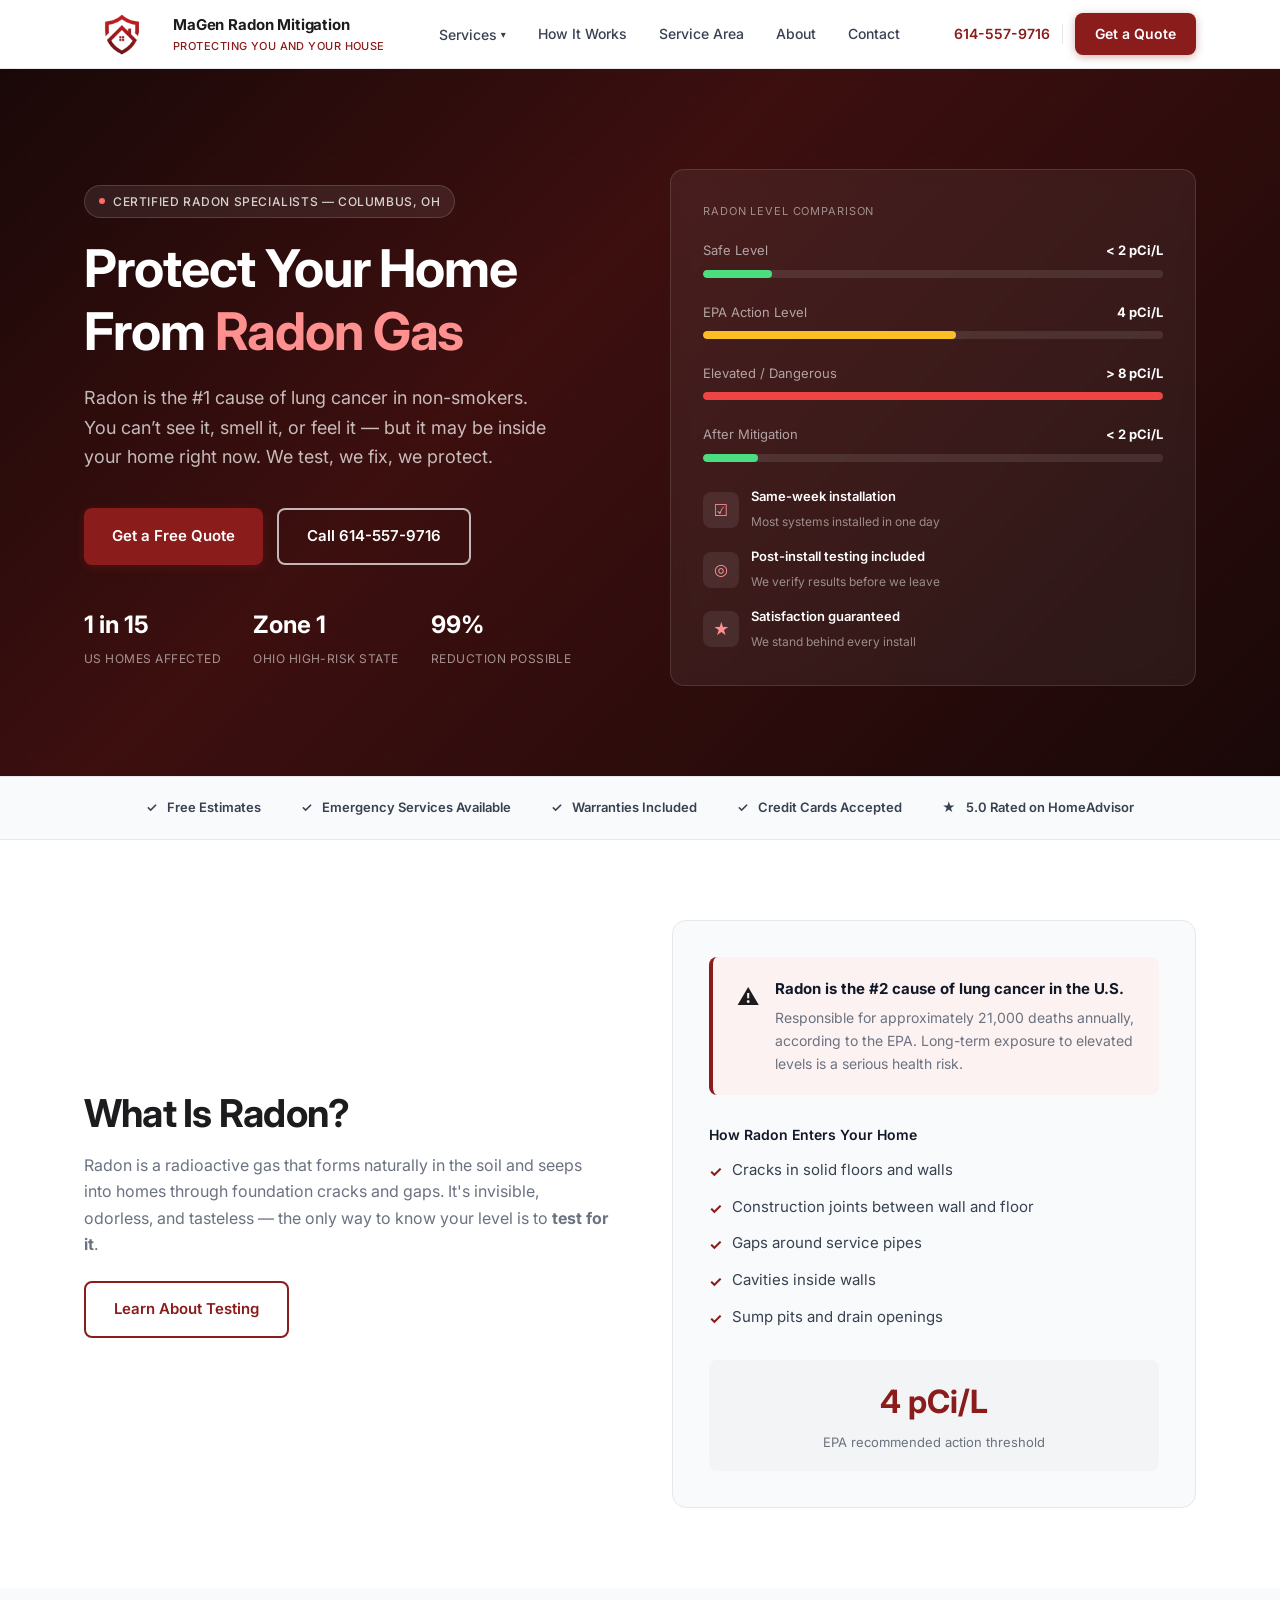
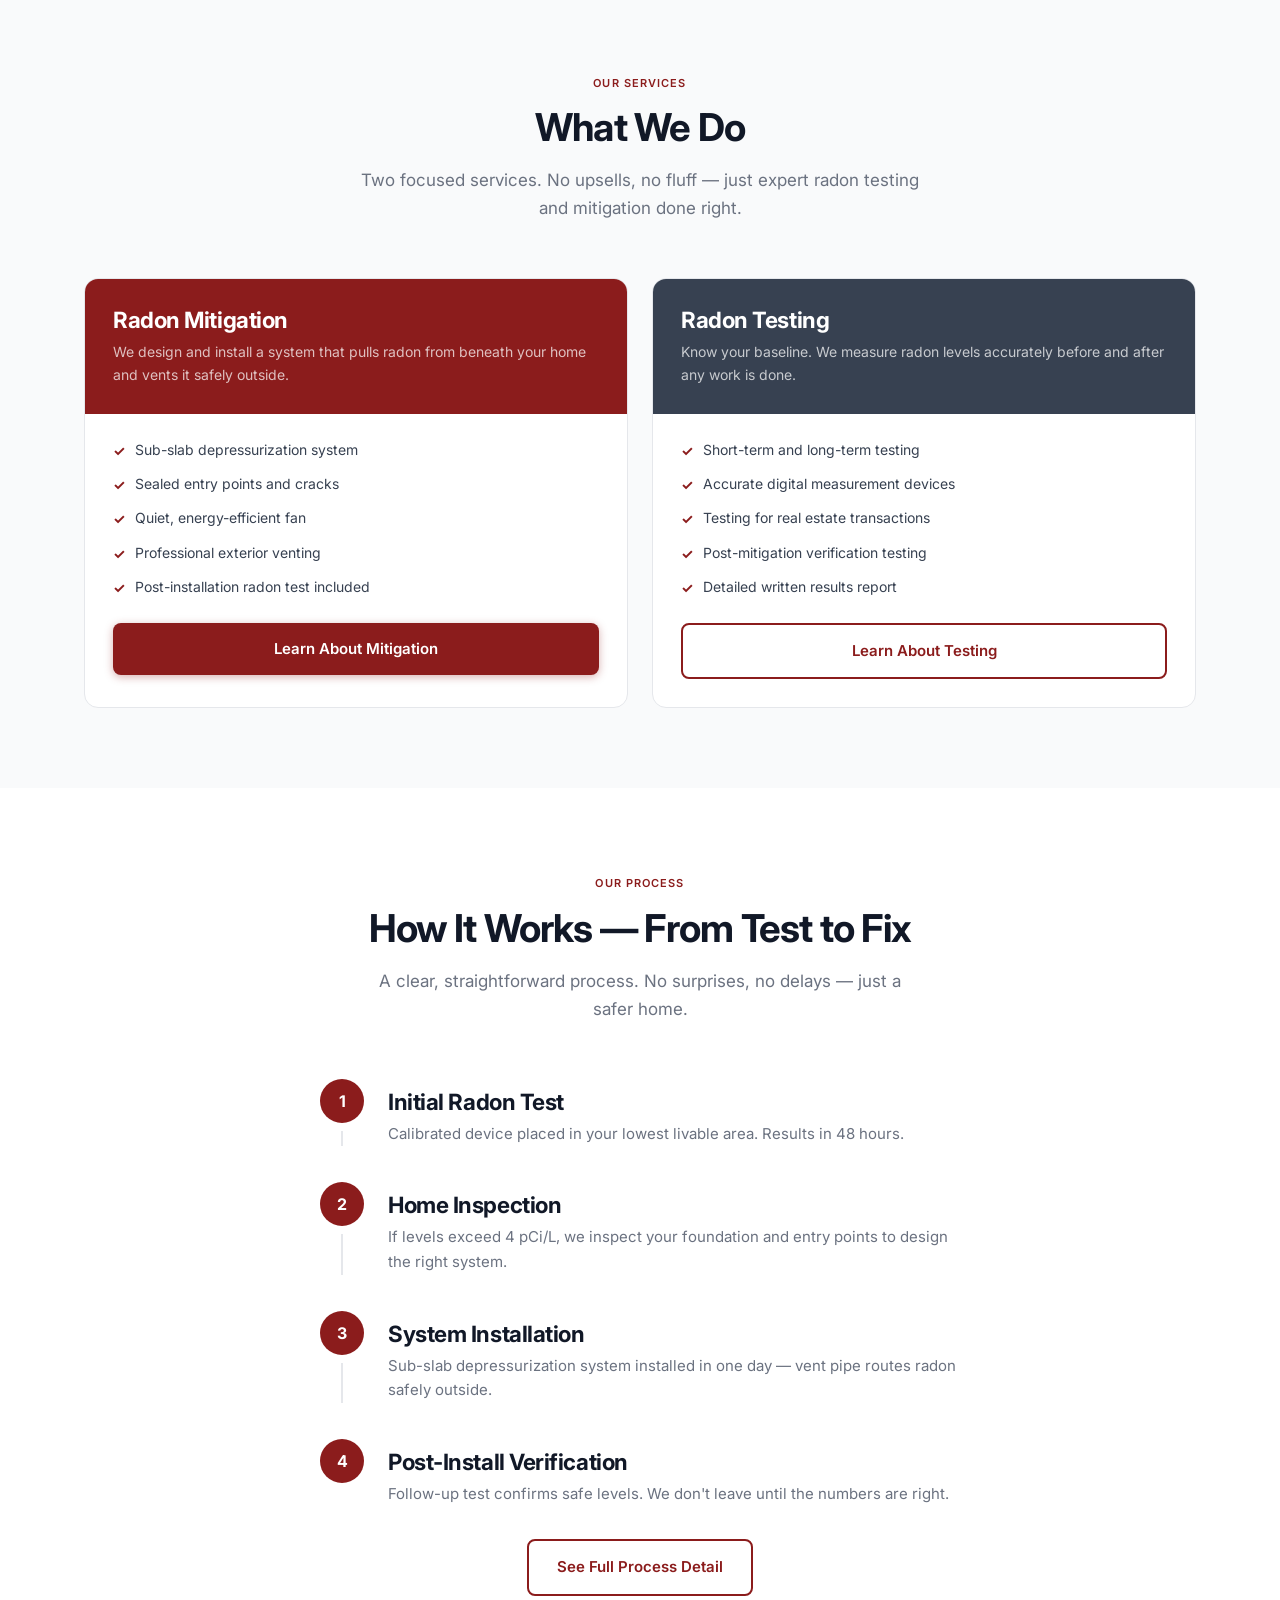
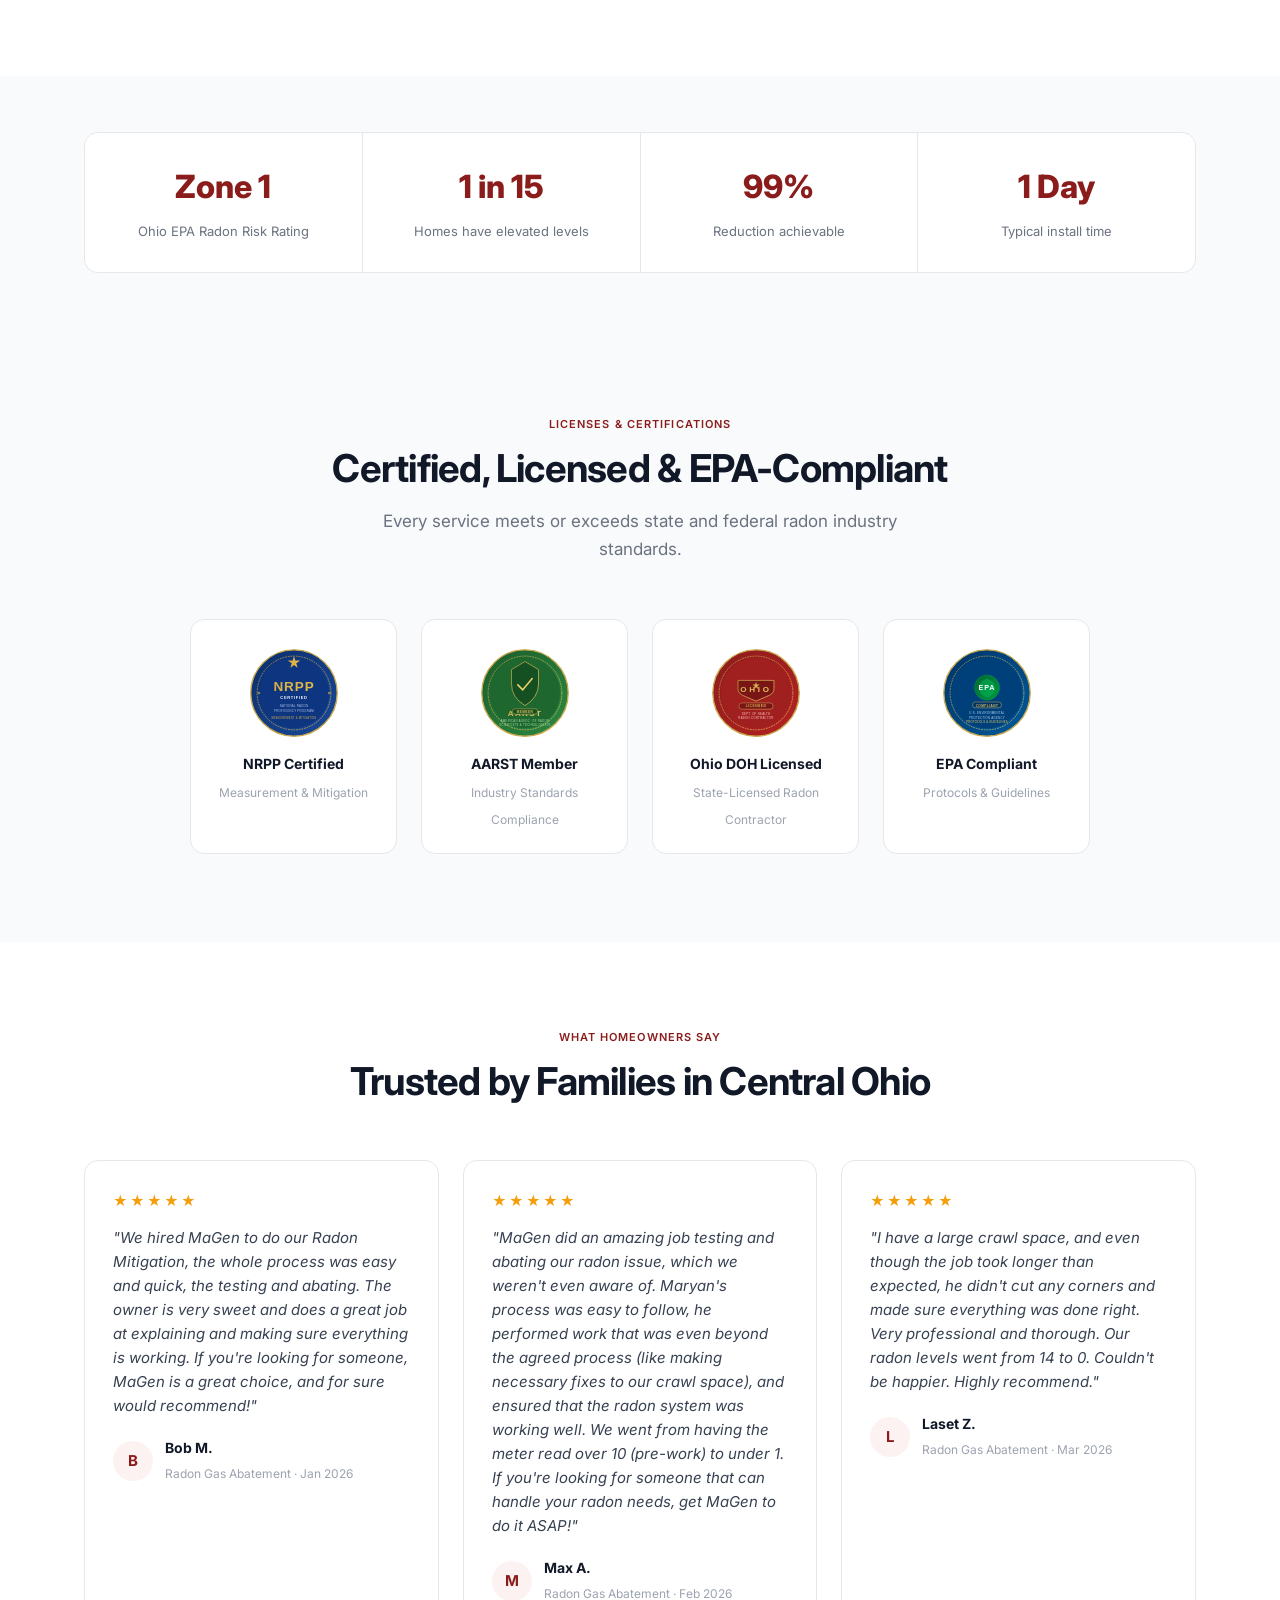
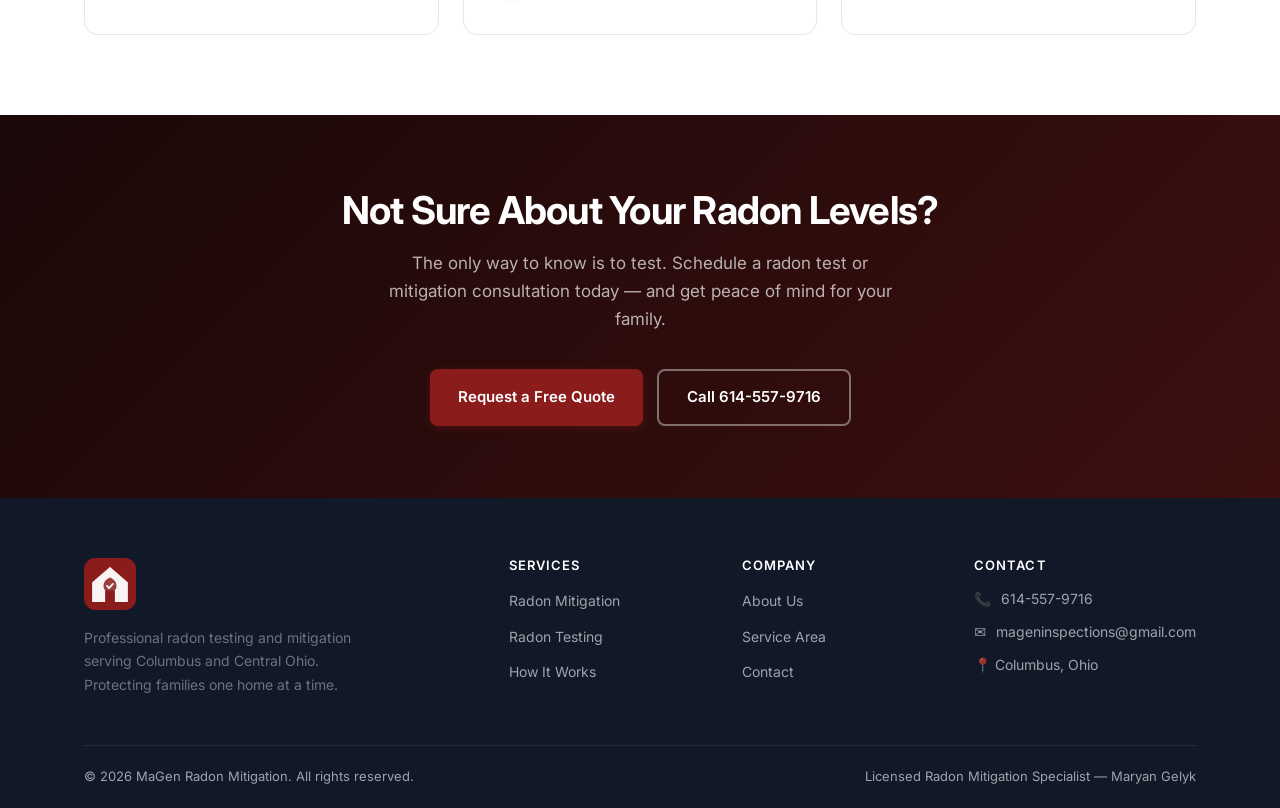
==== commit 4e4d1251: "fix footer logo on mobile" ====
--- a/index.html
+++ b/index.html
@@ -373,7 +373,7 @@
   <div class="container">
     <div class="footer-grid">
       <div class="footer-brand">
-        <img src="images/logo.svg" alt="MaGen Radon Mitigation" />
+        <img src="images/favicon.svg" alt="MaGen Radon Mitigation" />
         <p>Professional radon testing and mitigation serving Columbus and Central Ohio. Protecting families one home at a time.</p>
       </div>
       <div class="footer-col">
--- a/styles.css
+++ b/styles.css
@@ -393,7 +393,7 @@
   padding: 60px 0 0;
 }
 .footer-grid { display: grid; grid-template-columns: 2fr 1fr 1fr 1fr; gap: 40px; margin-bottom: 48px; }
-.footer-brand img { height: 48px; width: auto; margin-bottom: 16px; background: rgba(255,255,255,0.08); border-radius: 10px; padding: 6px 10px; }
+.footer-brand img { height: 52px; width: auto; margin-bottom: 16px; }
 .footer-brand p { font-size: 14px; line-height: 1.7; max-width: 280px; }
 .footer-col h4 { font-size: 13px; font-weight: 600; color: var(--white); text-transform: uppercase; letter-spacing: .08em; margin-bottom: 14px; }
 .footer-col ul { display: flex; flex-direction: column; gap: 9px; }
@@ -519,3 +519,34 @@
 /* ---- Scroll animation ---- */
 .fade-in { opacity: 0; transform: translateY(20px); transition: opacity .5s ease, transform .5s ease; }
 .fade-in.visible { opacity: 1; transform: none; }
+
+/* ---- Mobile fixes ---- */
+@media (max-width: 600px) {
+  /* Trust bar — clean 2-column grid */
+  .trust-bar-inner {
+    display: grid;
+    grid-template-columns: 1fr 1fr;
+    gap: 14px 12px;
+  }
+  .trust-item { justify-content: flex-start; }
+  .trust-item:last-child { grid-column: 1 / -1; justify-content: center; }
+
+  /* Hero buttons — full width stacked */
+  .hero-actions {
+    flex-direction: column;
+    gap: 12px;
+  }
+  .hero-actions .btn {
+    width: 100%;
+    justify-content: center;
+    text-align: center;
+  }
+
+  /* Hero stats — tighter spacing */
+  .hero-stats { gap: 20px; }
+  .hero-stat strong { font-size: 20px; }
+
+  /* General font size reduction */
+  .hero h1 { font-size: 28px; }
+  .hero p  { font-size: 15px; }
+}
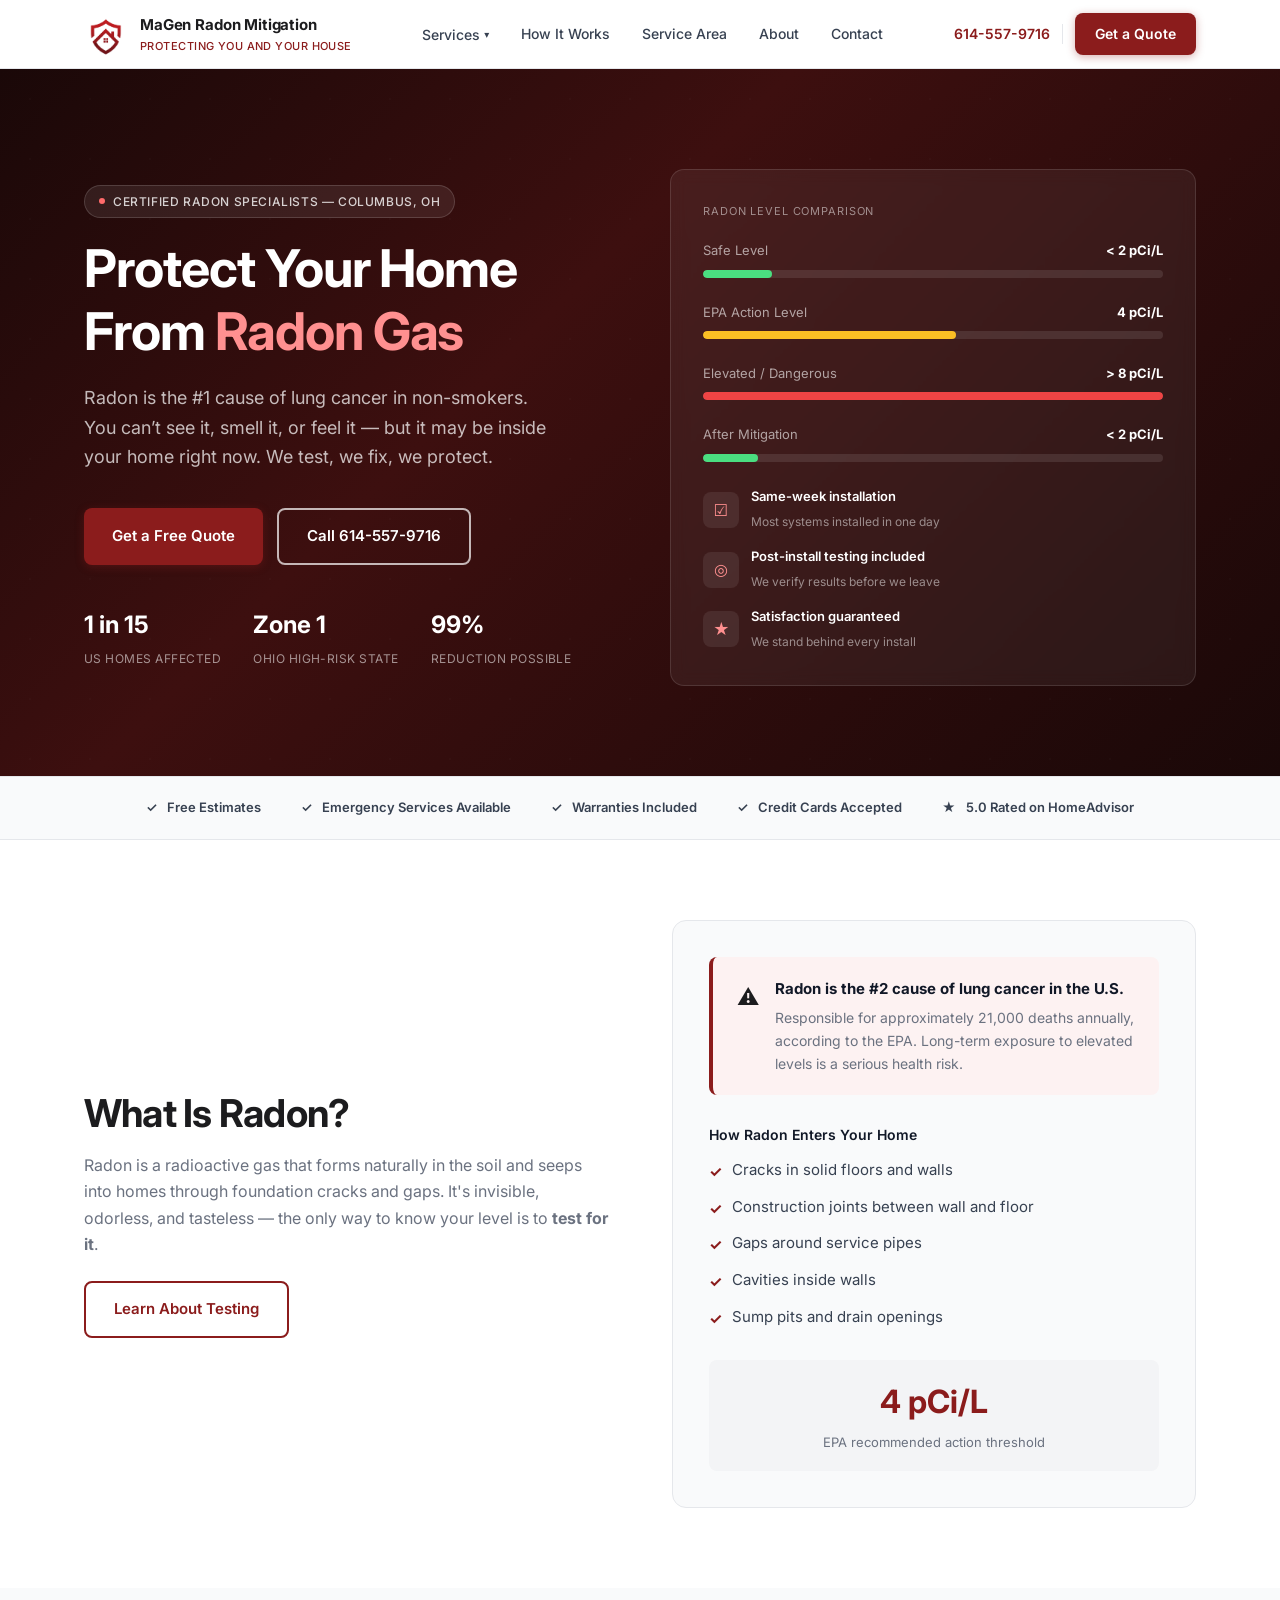
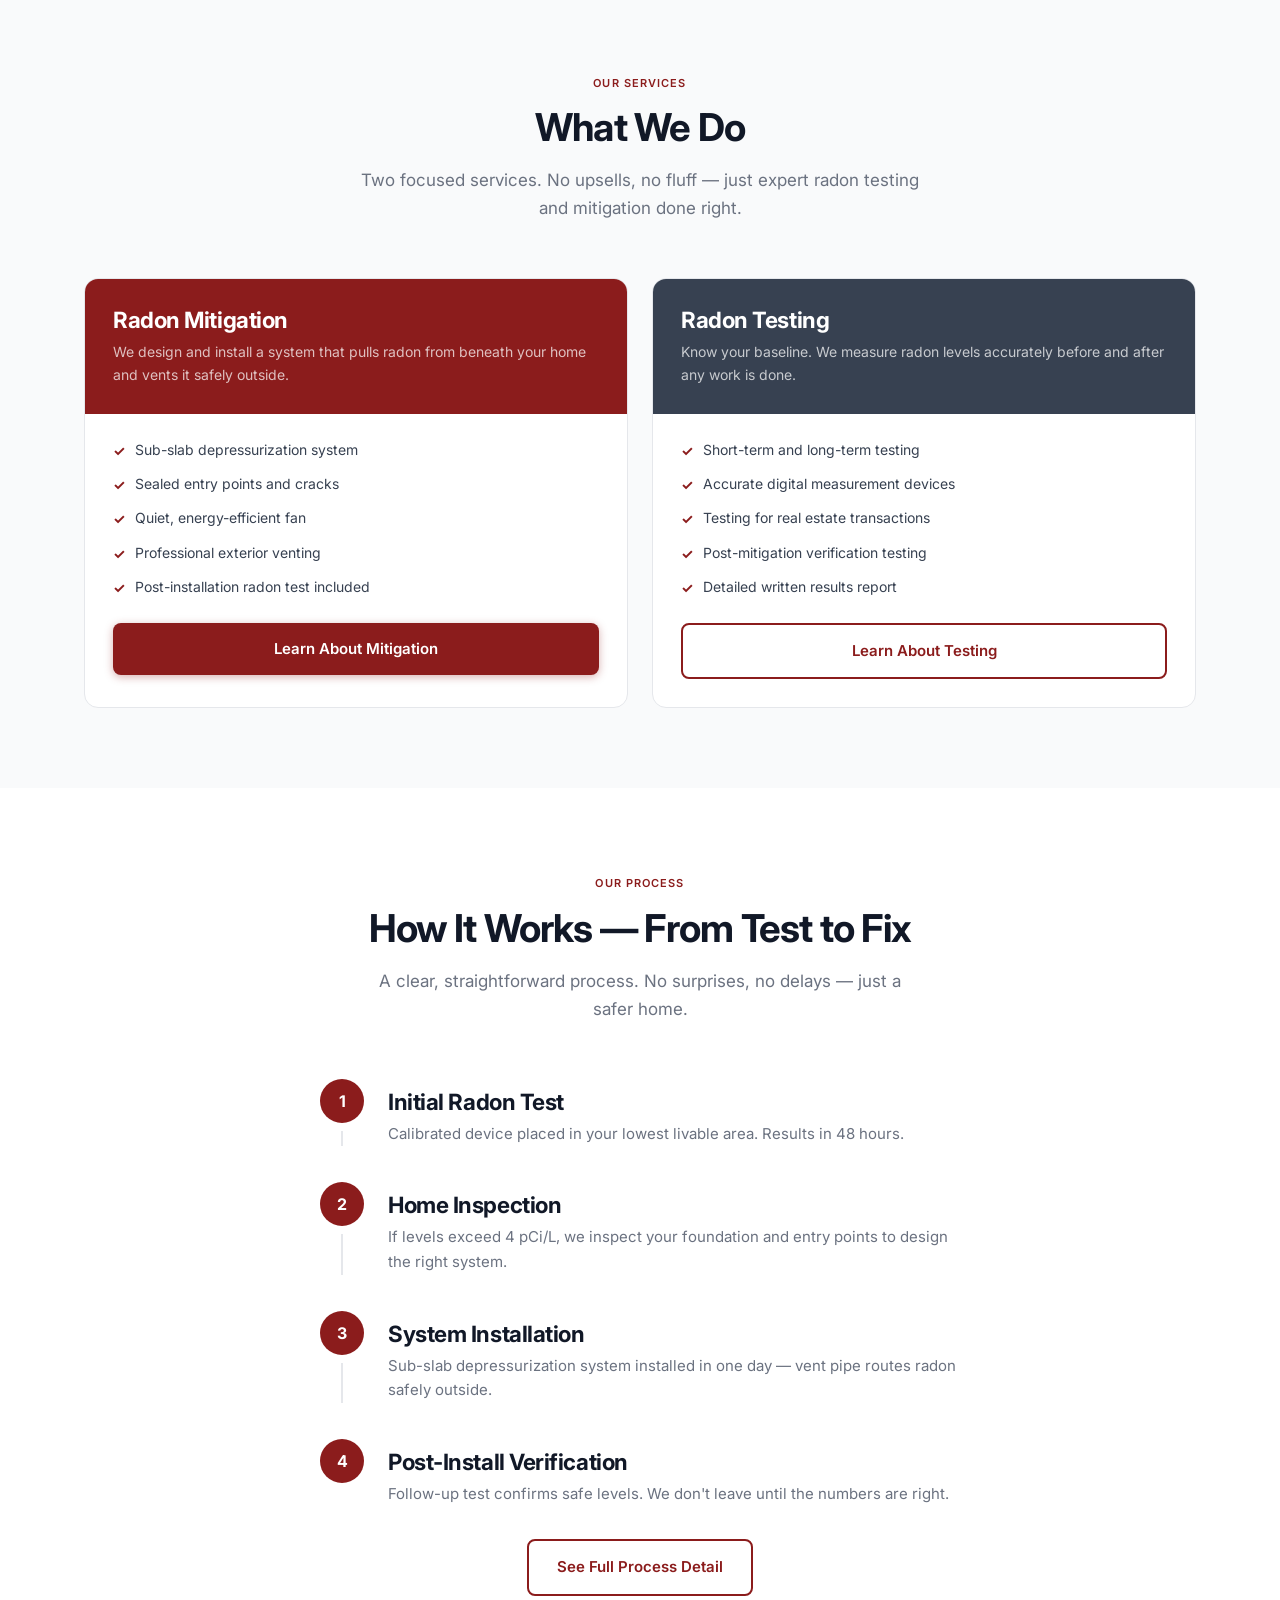
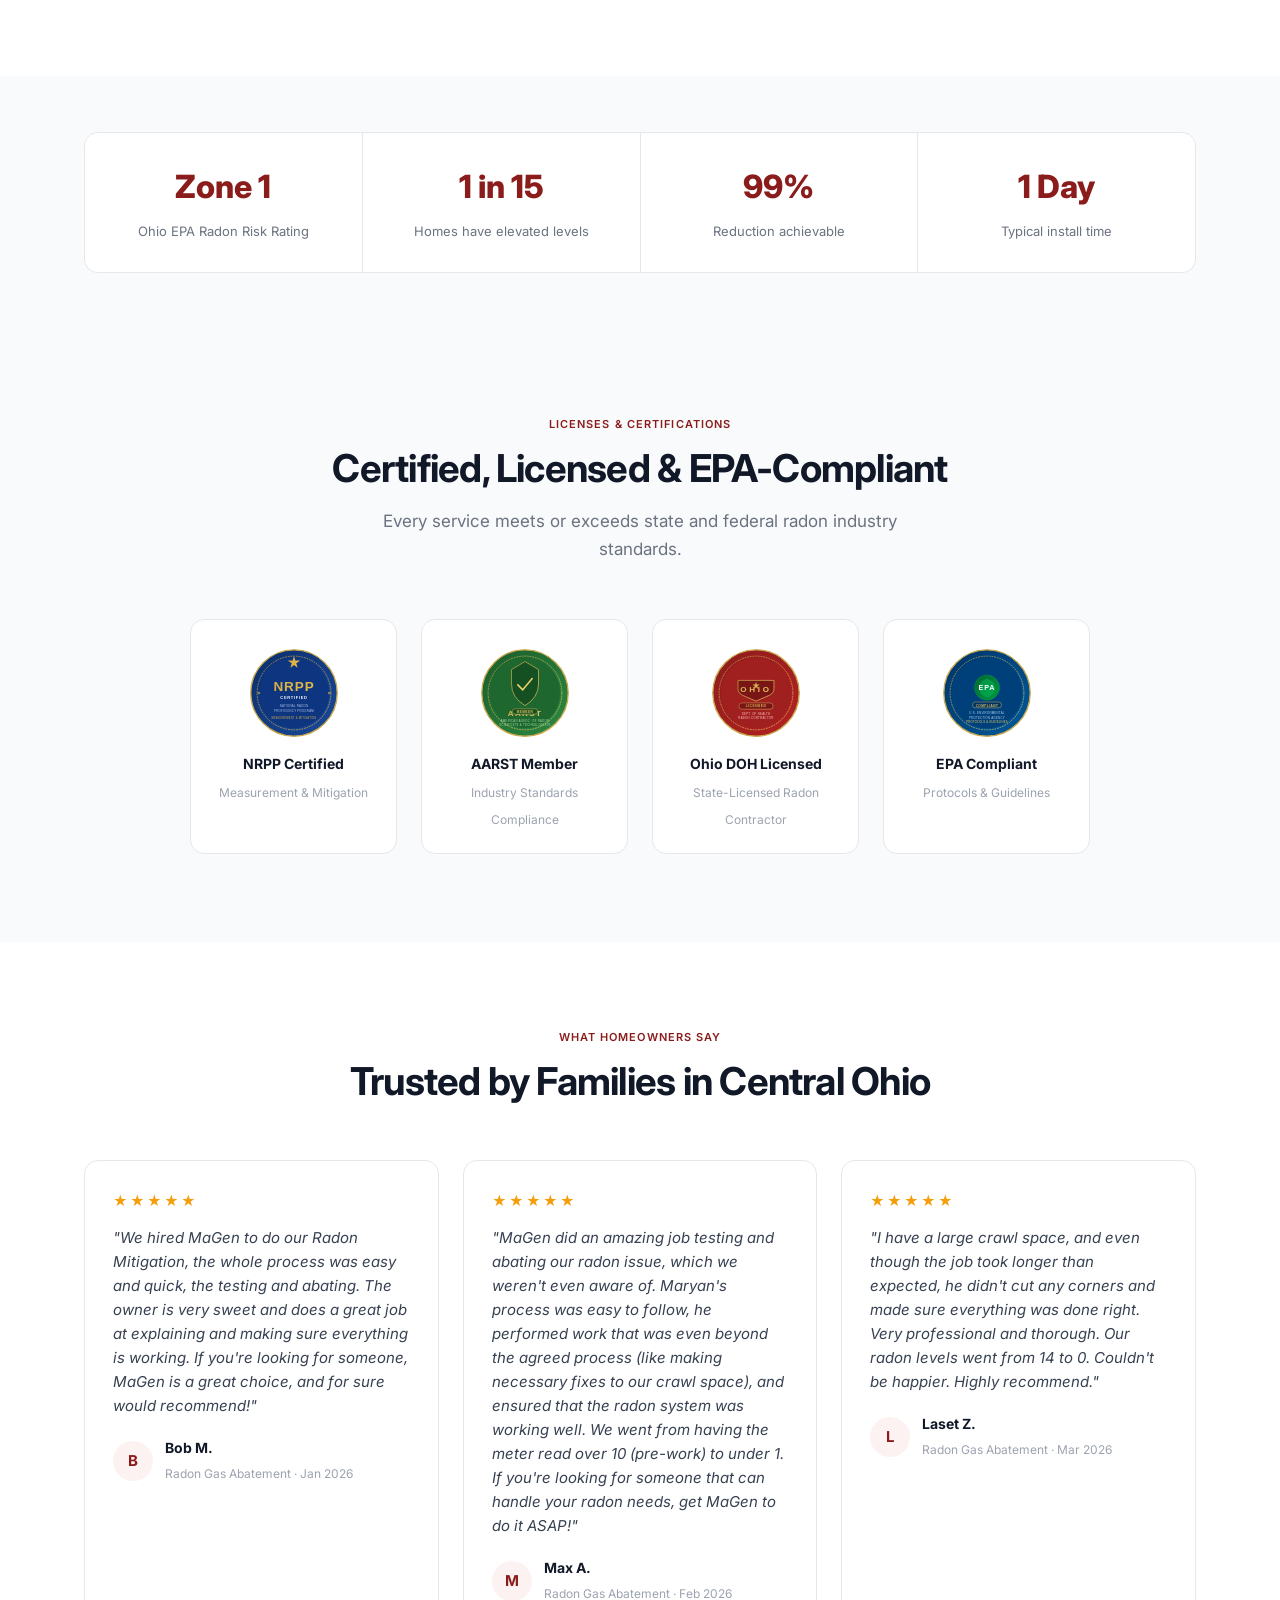
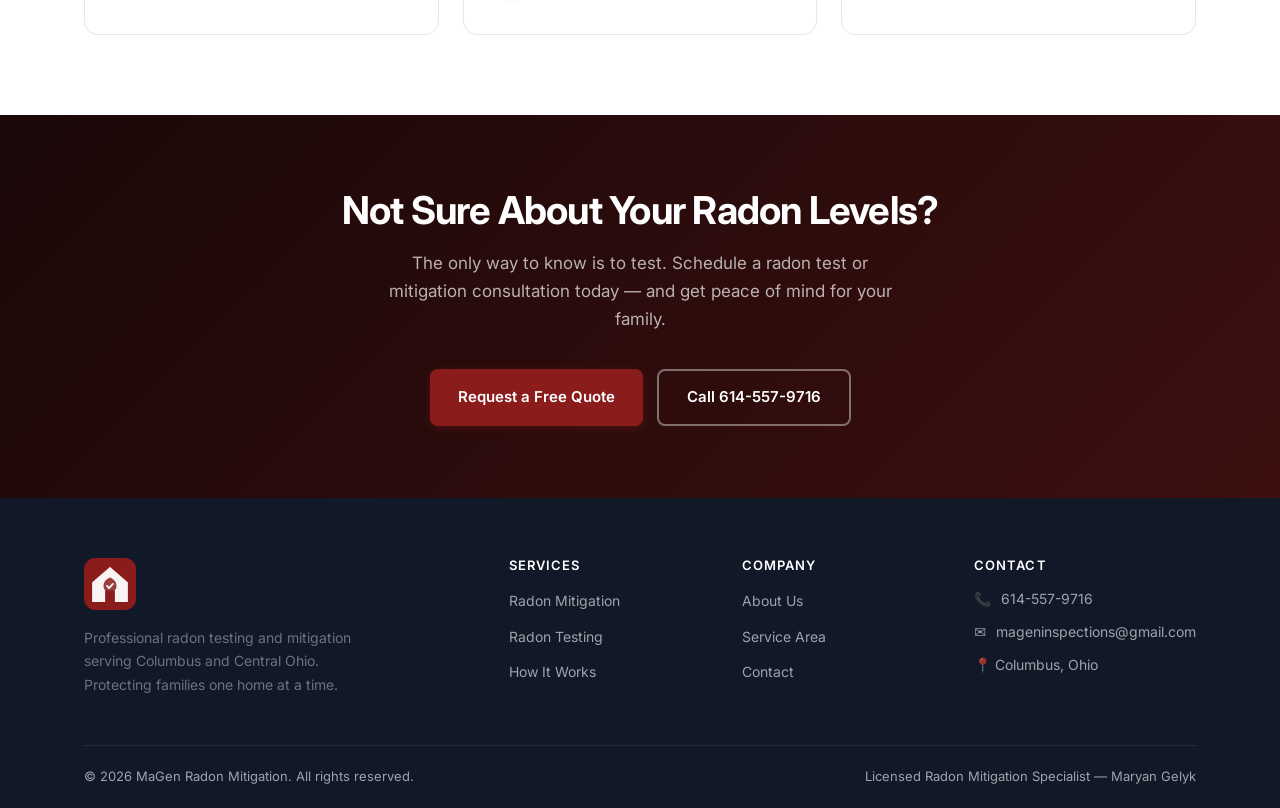
==== commit 41f141ad: "update nav logo to real company logo" ====
--- a/index.html
+++ b/index.html
@@ -26,7 +26,7 @@
   <div class="container">
     <div class="nav-inner">
       <a href="index.html" class="nav-logo">
-        <img src="images/logo.svg" alt="MaGen Radon Mitigation Logo" />
+        <img src="images/logo2.png" alt="MaGen Radon Mitigation Logo" />
         <div class="nav-logo-text">
           <span class="nav-logo-name">MaGen Radon Mitigation</span>
           <span class="nav-logo-tagline">Protecting You and Your House</span>
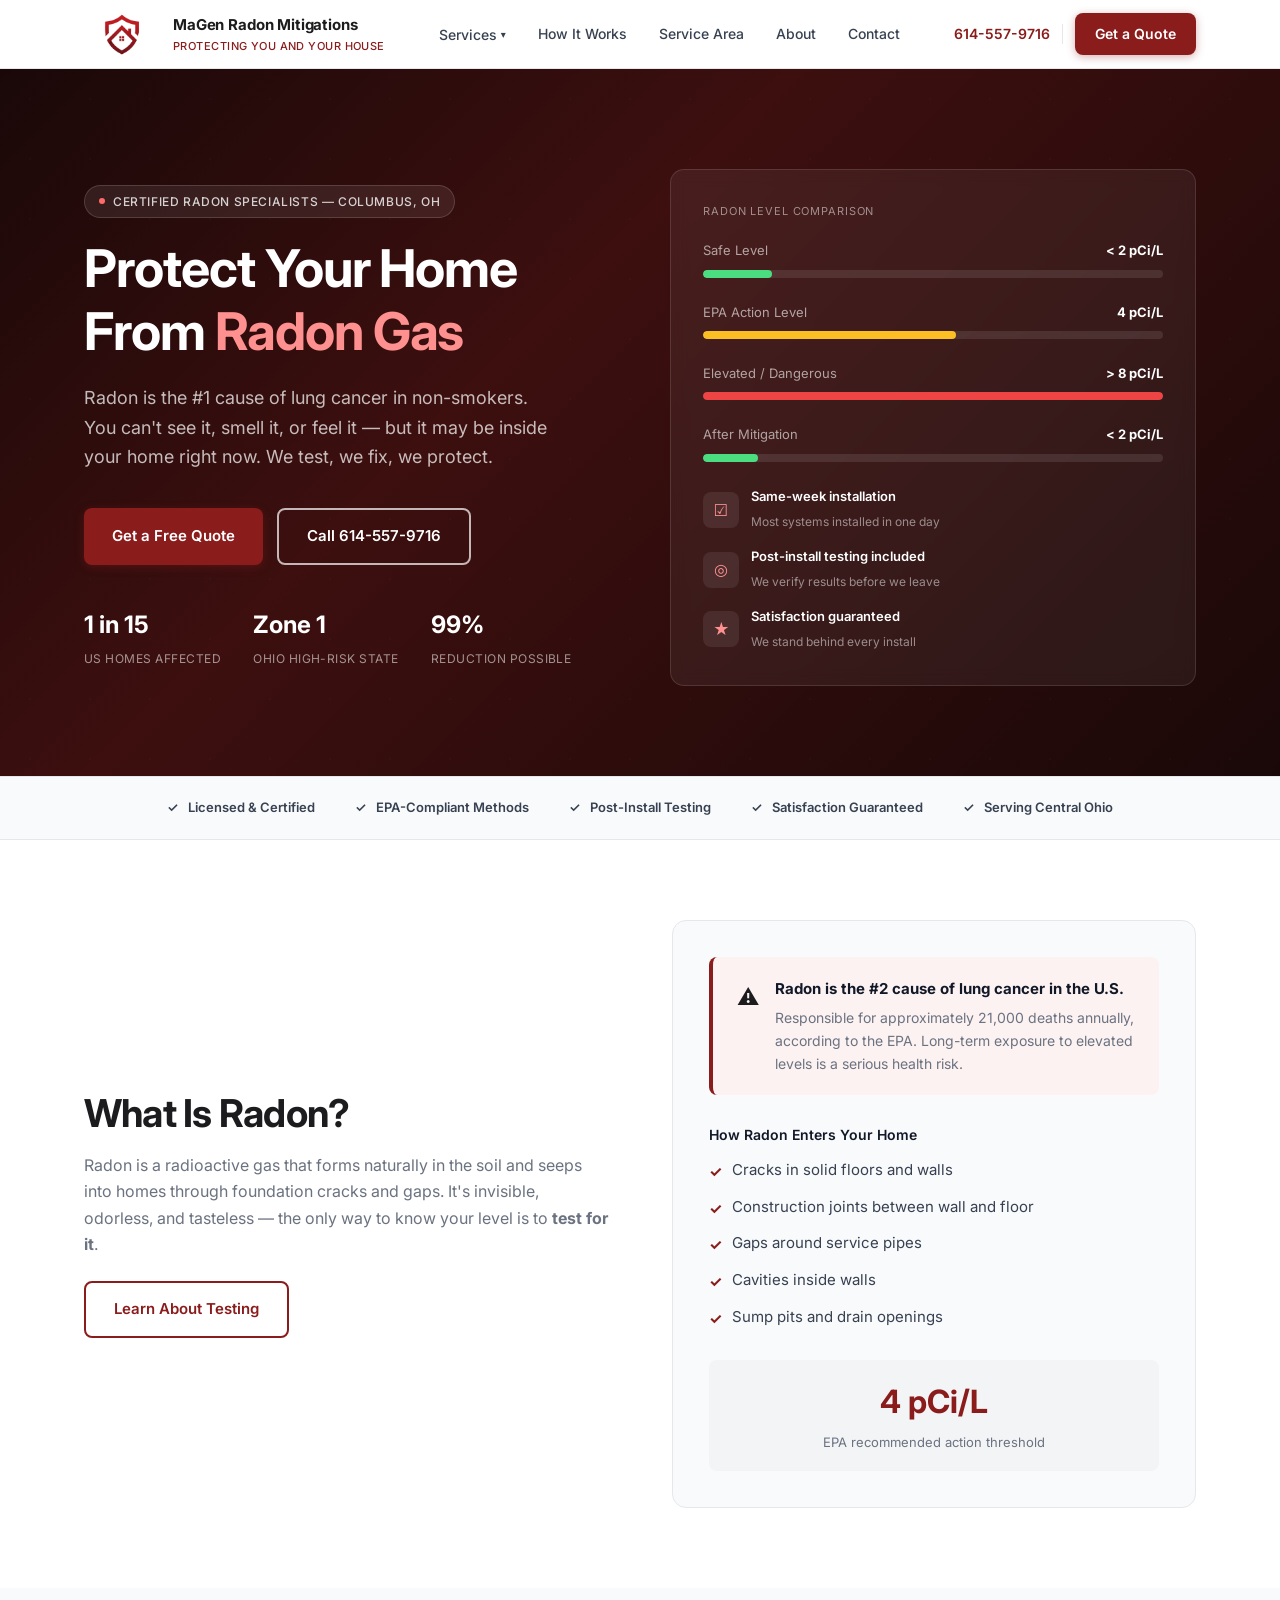
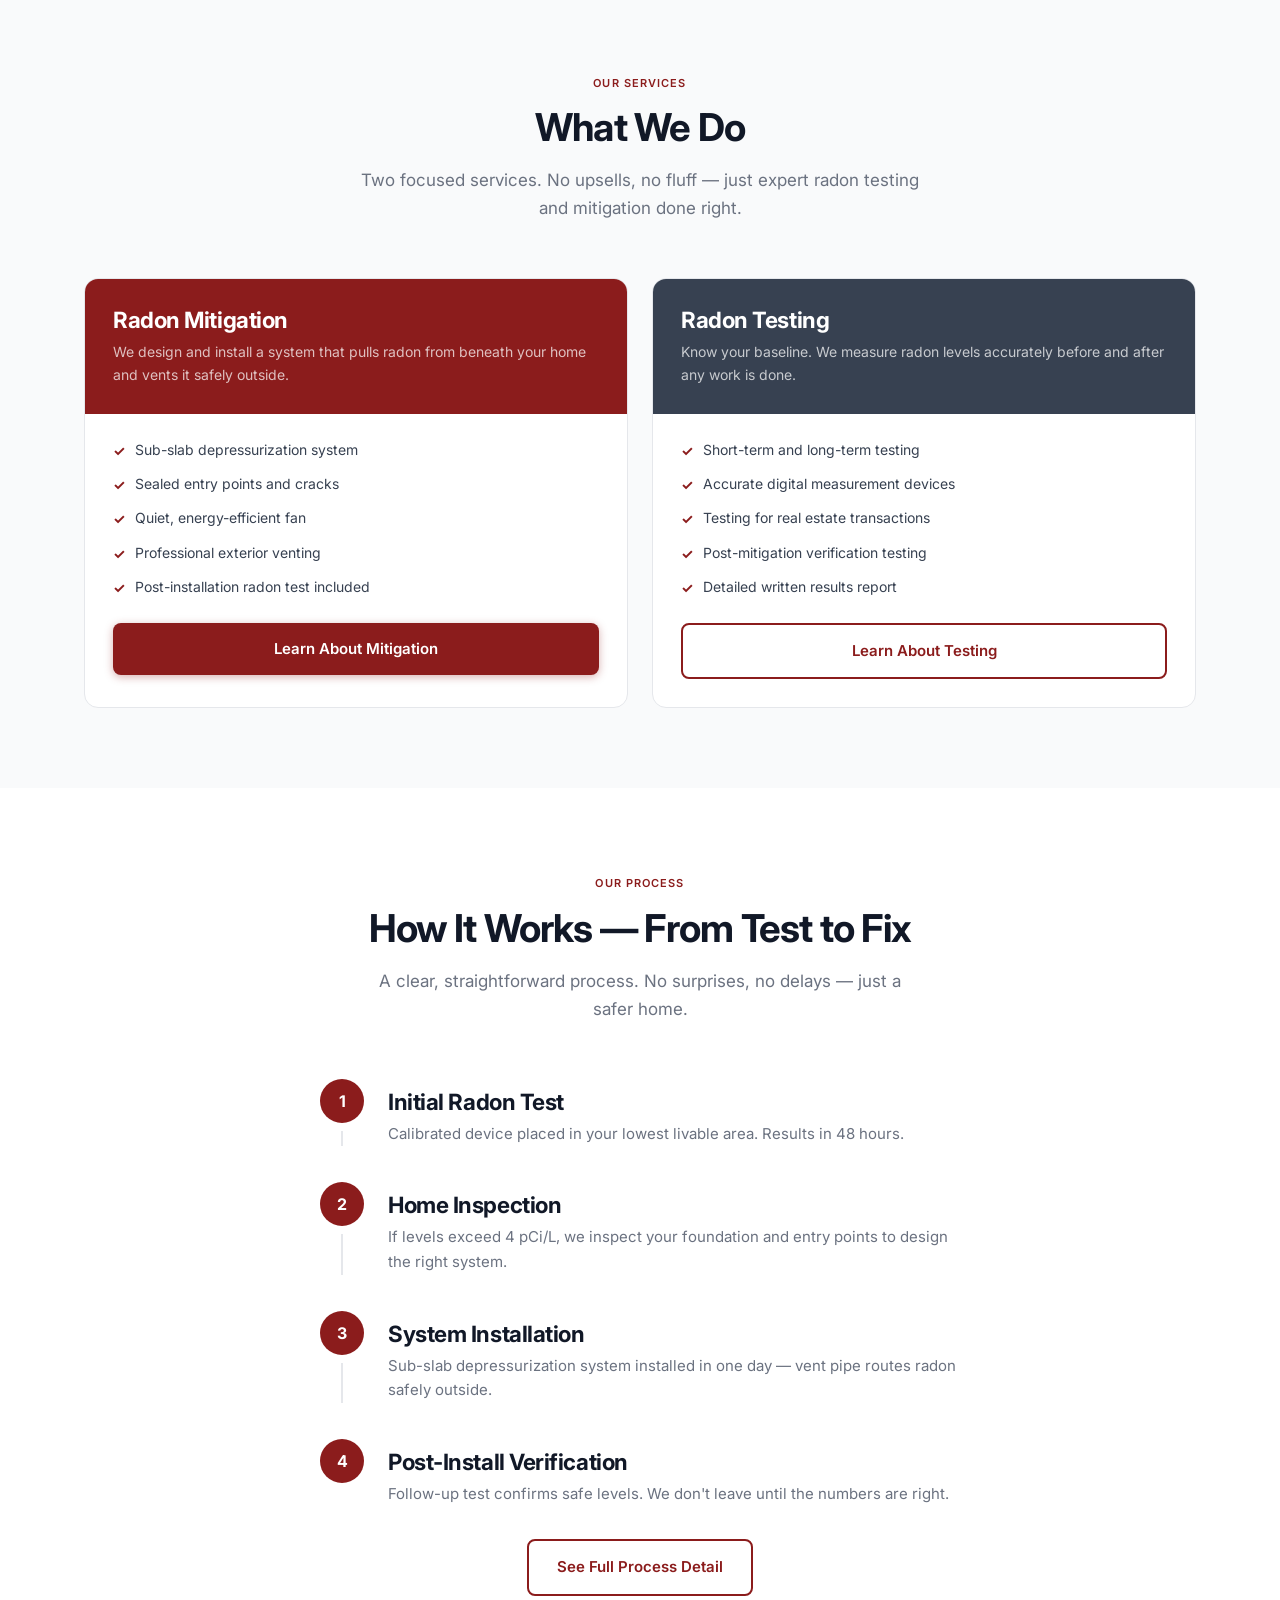
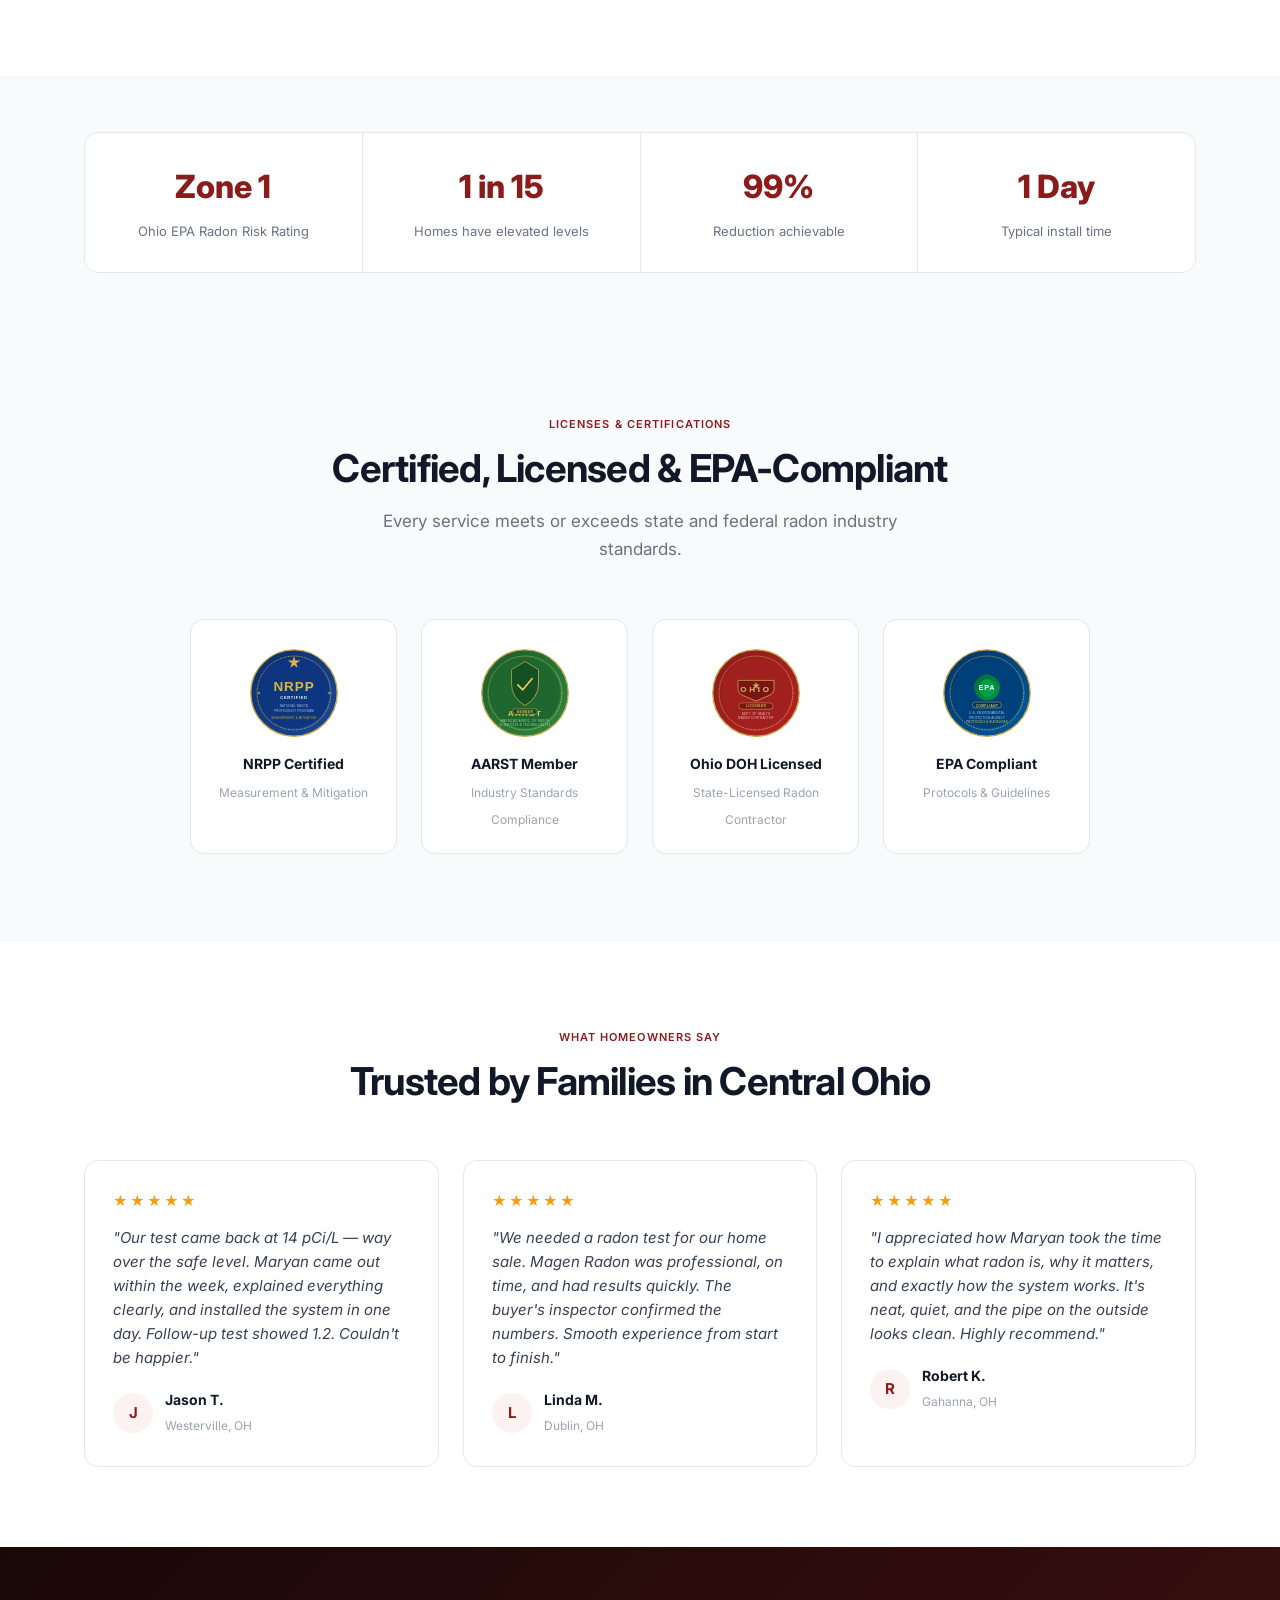
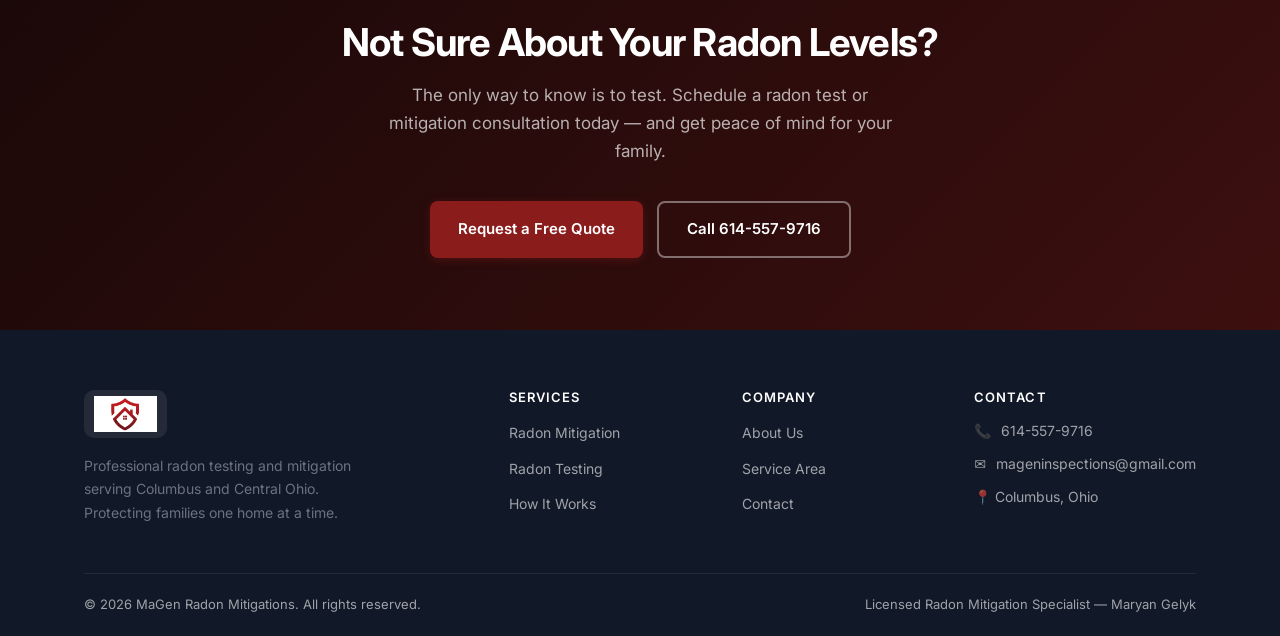
==== commit b6bfaf48: "Initial site launch — MaGen Radon Mitigations 7-page lead-generation website: homepage, mitigation, " ====
--- a/index.html
+++ b/index.html
@@ -3,20 +3,12 @@
 <head>
   <meta charset="UTF-8" />
   <meta name="viewport" content="width=device-width, initial-scale=1.0" />
-  <title>MaGen Radon Mitigation — Protect Your Home | Columbus, OH</title>
-  <meta name="description" content="Professional radon testing and mitigation in Columbus, Ohio. Certified, experienced, and trusted. Get a free quote from MaGen Radon Mitigation today." />
+  <title>MaGen Radon Mitigations — Protect Your Home | Columbus, OH</title>
+  <meta name="description" content="Professional radon testing and mitigation in Columbus, Ohio. Certified, experienced, and trusted. Get a free quote from MaGen Radon Mitigations today." />
   <link rel="preconnect" href="https://fonts.googleapis.com" />
   <link rel="preconnect" href="https://fonts.gstatic.com" crossorigin />
   <link href="https://fonts.googleapis.com/css2?family=Inter:wght@400;500;600;700;800&display=swap" rel="stylesheet" />
-  <link rel="icon" type="image/svg+xml" href="images/favicon.svg" />
-  <!-- Google tag (gtag.js) -->
-  <script async src="https://www.googletagmanager.com/gtag/js?id=G-0HPYDXCKEK"></script>
-  <script>
-    window.dataLayer = window.dataLayer || [];
-    function gtag(){dataLayer.push(arguments);}
-    gtag("js", new Date());
-    gtag("config", "G-0HPYDXCKEK");
-  </script>
+  <link rel="icon" type="image/svg+xml" href="favicon.svg" />
   <link rel="stylesheet" href="styles.css" />
 </head>
 <body>
@@ -26,9 +18,9 @@
   <div class="container">
     <div class="nav-inner">
       <a href="index.html" class="nav-logo">
-        <img src="images/logo2.png" alt="MaGen Radon Mitigation Logo" />
+        <img src="images/logo.svg" alt="MaGen Radon Mitigations Logo" />
         <div class="nav-logo-text">
-          <span class="nav-logo-name">MaGen Radon Mitigation</span>
+          <span class="nav-logo-name">MaGen Radon Mitigations</span>
           <span class="nav-logo-tagline">Protecting You and Your House</span>
         </div>
       </a>
@@ -75,7 +67,7 @@
   <div class="container">
     <div class="hero-grid">
       <div class="hero-text">
-        <div class="hero-badge"><span></span>Certified Radon Specialists — Columbus, OH</div>
+        <div class="hero-badge"><span></span> Certified Radon Specialists — Columbus, OH</div>
         <h1>Protect Your Home From <em>Radon Gas</em></h1>
         <p>Radon is the #1 cause of lung cancer in non-smokers. You can't see it, smell it, or feel it — but it may be inside your home right now. We test, we fix, we protect.</p>
         <div class="hero-actions">
@@ -131,11 +123,11 @@
 <div class="trust-bar">
   <div class="container">
     <div class="trust-bar-inner">
-      <div class="trust-item"><span class="trust-item-icon">✓</span><span>Free Estimates</span></div>
-      <div class="trust-item"><span class="trust-item-icon">✓</span><span>Emergency Services Available</span></div>
-      <div class="trust-item"><span class="trust-item-icon">✓</span><span>Warranties Included</span></div>
-      <div class="trust-item"><span class="trust-item-icon">✓</span><span>Credit Cards Accepted</span></div>
-      <div class="trust-item"><span class="trust-item-icon">★</span><span>5.0 Rated on HomeAdvisor</span></div>
+      <div class="trust-item"><span class="trust-item-icon">✓</span><span>Licensed & Certified</span></div>
+      <div class="trust-item"><span class="trust-item-icon">✓</span><span>EPA-Compliant Methods</span></div>
+      <div class="trust-item"><span class="trust-item-icon">✓</span><span>Post-Install Testing</span></div>
+      <div class="trust-item"><span class="trust-item-icon">✓</span><span>Satisfaction Guaranteed</span></div>
+      <div class="trust-item"><span class="trust-item-icon">✓</span><span>Serving Central Ohio</span></div>
     </div>
   </div>
 </div>
@@ -330,26 +322,26 @@
     <div class="grid-3">
       <div class="testimonial fade-in">
         <div class="testimonial-stars">★★★★★</div>
-        <p class="testimonial-text">"We hired MaGen to do our Radon Mitigation, the whole process was easy and quick, the testing and abating. The owner is very sweet and does a great job at explaining and making sure everything is working. If you're looking for someone, MaGen is a great choice, and for sure would recommend!"</p>
+        <p class="testimonial-text">"Our test came back at 14 pCi/L — way over the safe level. Maryan came out within the week, explained everything clearly, and installed the system in one day. Follow-up test showed 1.2. Couldn't be happier."</p>
         <div class="testimonial-author">
-          <div class="testimonial-avatar">B</div>
-          <div class="testimonial-name"><strong>Bob M.</strong><span>Radon Gas Abatement · Jan 2026</span></div>
+          <div class="testimonial-avatar">J</div>
+          <div class="testimonial-name"><strong>Jason T.</strong><span>Westerville, OH</span></div>
         </div>
       </div>
       <div class="testimonial fade-in">
         <div class="testimonial-stars">★★★★★</div>
-        <p class="testimonial-text">"MaGen did an amazing job testing and abating our radon issue, which we weren't even aware of. Maryan's process was easy to follow, he performed work that was even beyond the agreed process (like making necessary fixes to our crawl space), and ensured that the radon system was working well. We went from having the meter read over 10 (pre-work) to under 1. If you're looking for someone that can handle your radon needs, get MaGen to do it ASAP!"</p>
+        <p class="testimonial-text">"We needed a radon test for our home sale. Magen Radon was professional, on time, and had results quickly. The buyer's inspector confirmed the numbers. Smooth experience from start to finish."</p>
         <div class="testimonial-author">
-          <div class="testimonial-avatar">M</div>
-          <div class="testimonial-name"><strong>Max A.</strong><span>Radon Gas Abatement · Feb 2026</span></div>
+          <div class="testimonial-avatar">L</div>
+          <div class="testimonial-name"><strong>Linda M.</strong><span>Dublin, OH</span></div>
         </div>
       </div>
       <div class="testimonial fade-in">
         <div class="testimonial-stars">★★★★★</div>
-        <p class="testimonial-text">"I have a large crawl space, and even though the job took longer than expected, he didn't cut any corners and made sure everything was done right. Very professional and thorough. Our radon levels went from 14 to 0. Couldn't be happier. Highly recommend."</p>
+        <p class="testimonial-text">"I appreciated how Maryan took the time to explain what radon is, why it matters, and exactly how the system works. It's neat, quiet, and the pipe on the outside looks clean. Highly recommend."</p>
         <div class="testimonial-author">
-          <div class="testimonial-avatar">L</div>
-          <div class="testimonial-name"><strong>Laset Z.</strong><span>Radon Gas Abatement · Mar 2026</span></div>
+          <div class="testimonial-avatar">R</div>
+          <div class="testimonial-name"><strong>Robert K.</strong><span>Gahanna, OH</span></div>
         </div>
       </div>
     </div>
@@ -373,7 +365,7 @@
   <div class="container">
     <div class="footer-grid">
       <div class="footer-brand">
-        <img src="images/favicon.svg" alt="MaGen Radon Mitigation" />
+        <img src="images/logo.svg" alt="MaGen Radon Mitigations" />
         <p>Professional radon testing and mitigation serving Columbus and Central Ohio. Protecting families one home at a time.</p>
       </div>
       <div class="footer-col">
@@ -400,13 +392,12 @@
       </div>
     </div>
     <div class="footer-bottom">
-      <span>&copy; 2026 MaGen Radon Mitigation. All rights reserved.</span>
+      <span>&copy; 2026 MaGen Radon Mitigations. All rights reserved.</span>
       <span>Licensed Radon Mitigation Specialist — Maryan Gelyk</span>
     </div>
   </div>
 </footer>
 
 <script src="main.js"></script>
-  <script src="content.js"></script>
 </body>
 </html>
--- a/styles.css
+++ b/styles.css
@@ -393,7 +393,7 @@
   padding: 60px 0 0;
 }
 .footer-grid { display: grid; grid-template-columns: 2fr 1fr 1fr 1fr; gap: 40px; margin-bottom: 48px; }
-.footer-brand img { height: 52px; width: auto; margin-bottom: 16px; }
+.footer-brand img { height: 48px; width: auto; margin-bottom: 16px; background: rgba(255,255,255,0.08); border-radius: 10px; padding: 6px 10px; }
 .footer-brand p { font-size: 14px; line-height: 1.7; max-width: 280px; }
 .footer-col h4 { font-size: 13px; font-weight: 600; color: var(--white); text-transform: uppercase; letter-spacing: .08em; margin-bottom: 14px; }
 .footer-col ul { display: flex; flex-direction: column; gap: 9px; }
@@ -519,34 +519,3 @@
 /* ---- Scroll animation ---- */
 .fade-in { opacity: 0; transform: translateY(20px); transition: opacity .5s ease, transform .5s ease; }
 .fade-in.visible { opacity: 1; transform: none; }
-
-/* ---- Mobile fixes ---- */
-@media (max-width: 600px) {
-  /* Trust bar — clean 2-column grid */
-  .trust-bar-inner {
-    display: grid;
-    grid-template-columns: 1fr 1fr;
-    gap: 14px 12px;
-  }
-  .trust-item { justify-content: flex-start; }
-  .trust-item:last-child { grid-column: 1 / -1; justify-content: center; }
-
-  /* Hero buttons — full width stacked */
-  .hero-actions {
-    flex-direction: column;
-    gap: 12px;
-  }
-  .hero-actions .btn {
-    width: 100%;
-    justify-content: center;
-    text-align: center;
-  }
-
-  /* Hero stats — tighter spacing */
-  .hero-stats { gap: 20px; }
-  .hero-stat strong { font-size: 20px; }
-
-  /* General font size reduction */
-  .hero h1 { font-size: 28px; }
-  .hero p  { font-size: 15px; }
-}
